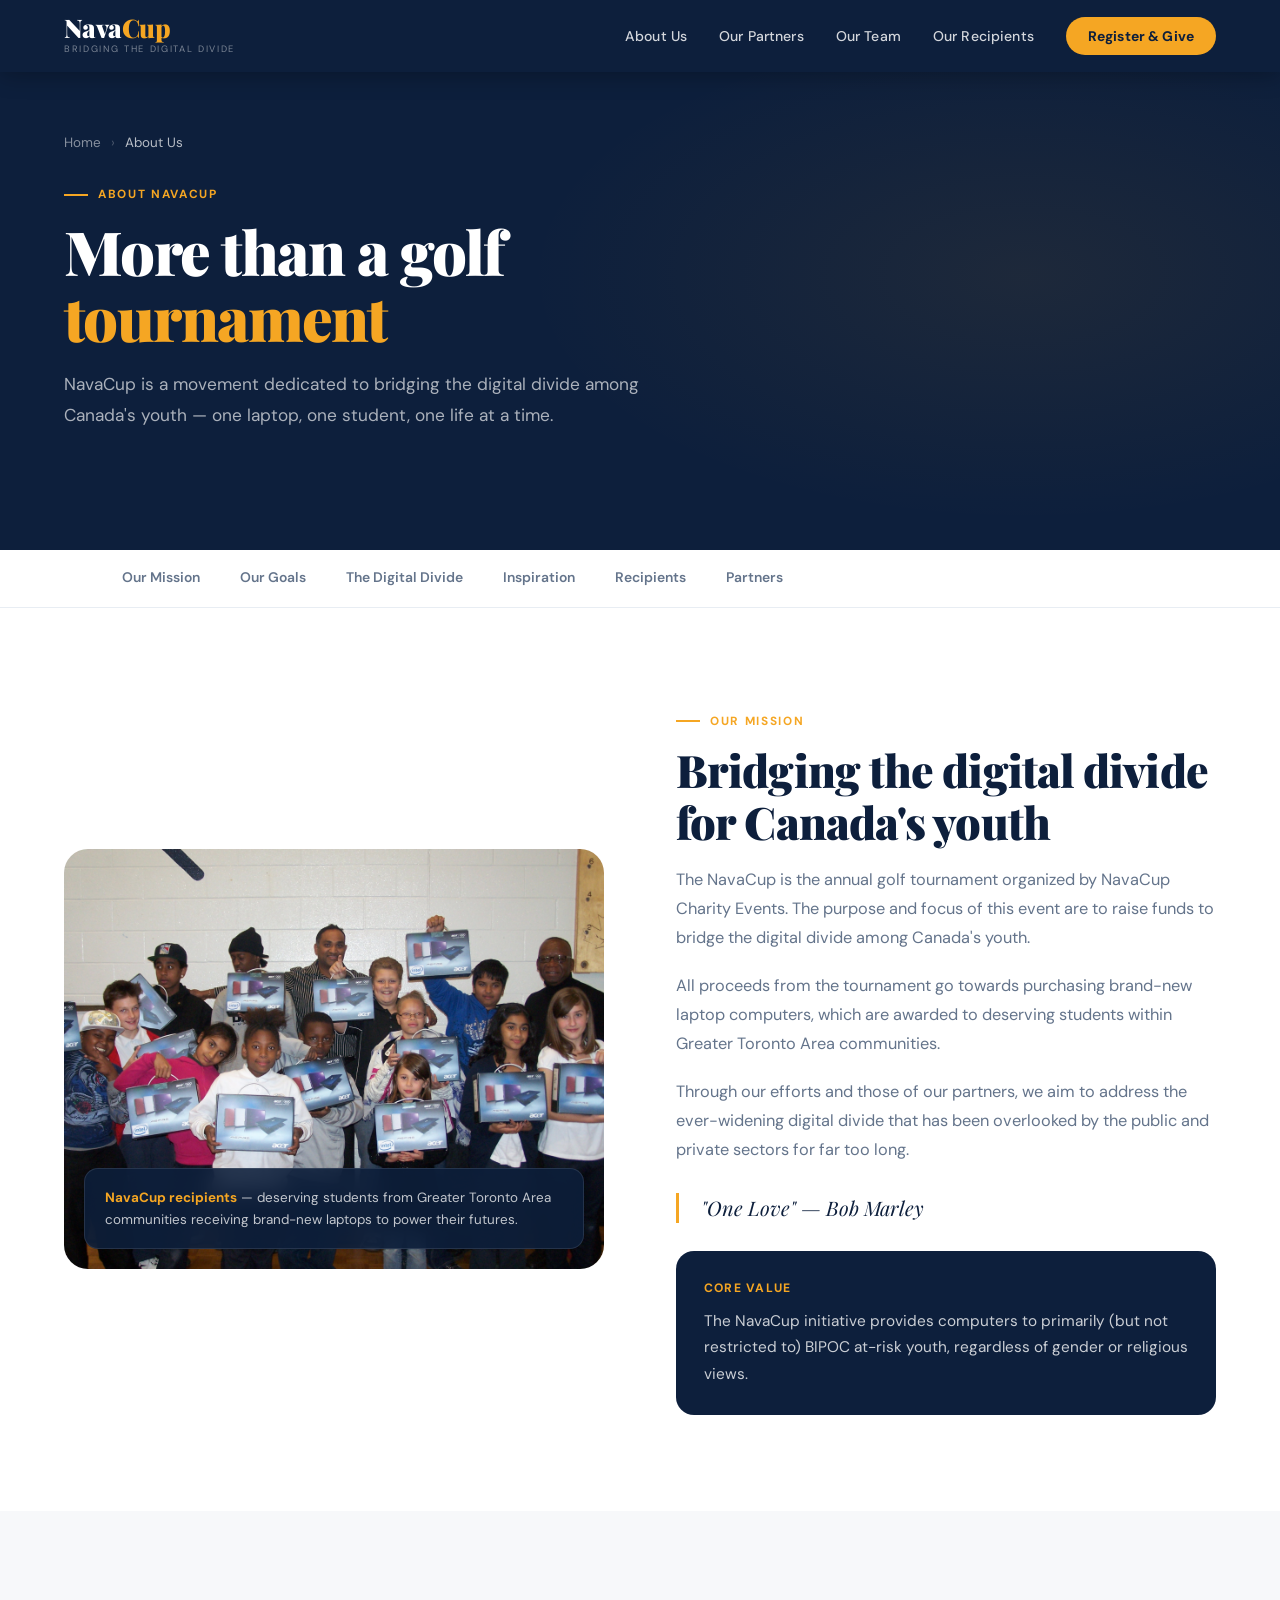
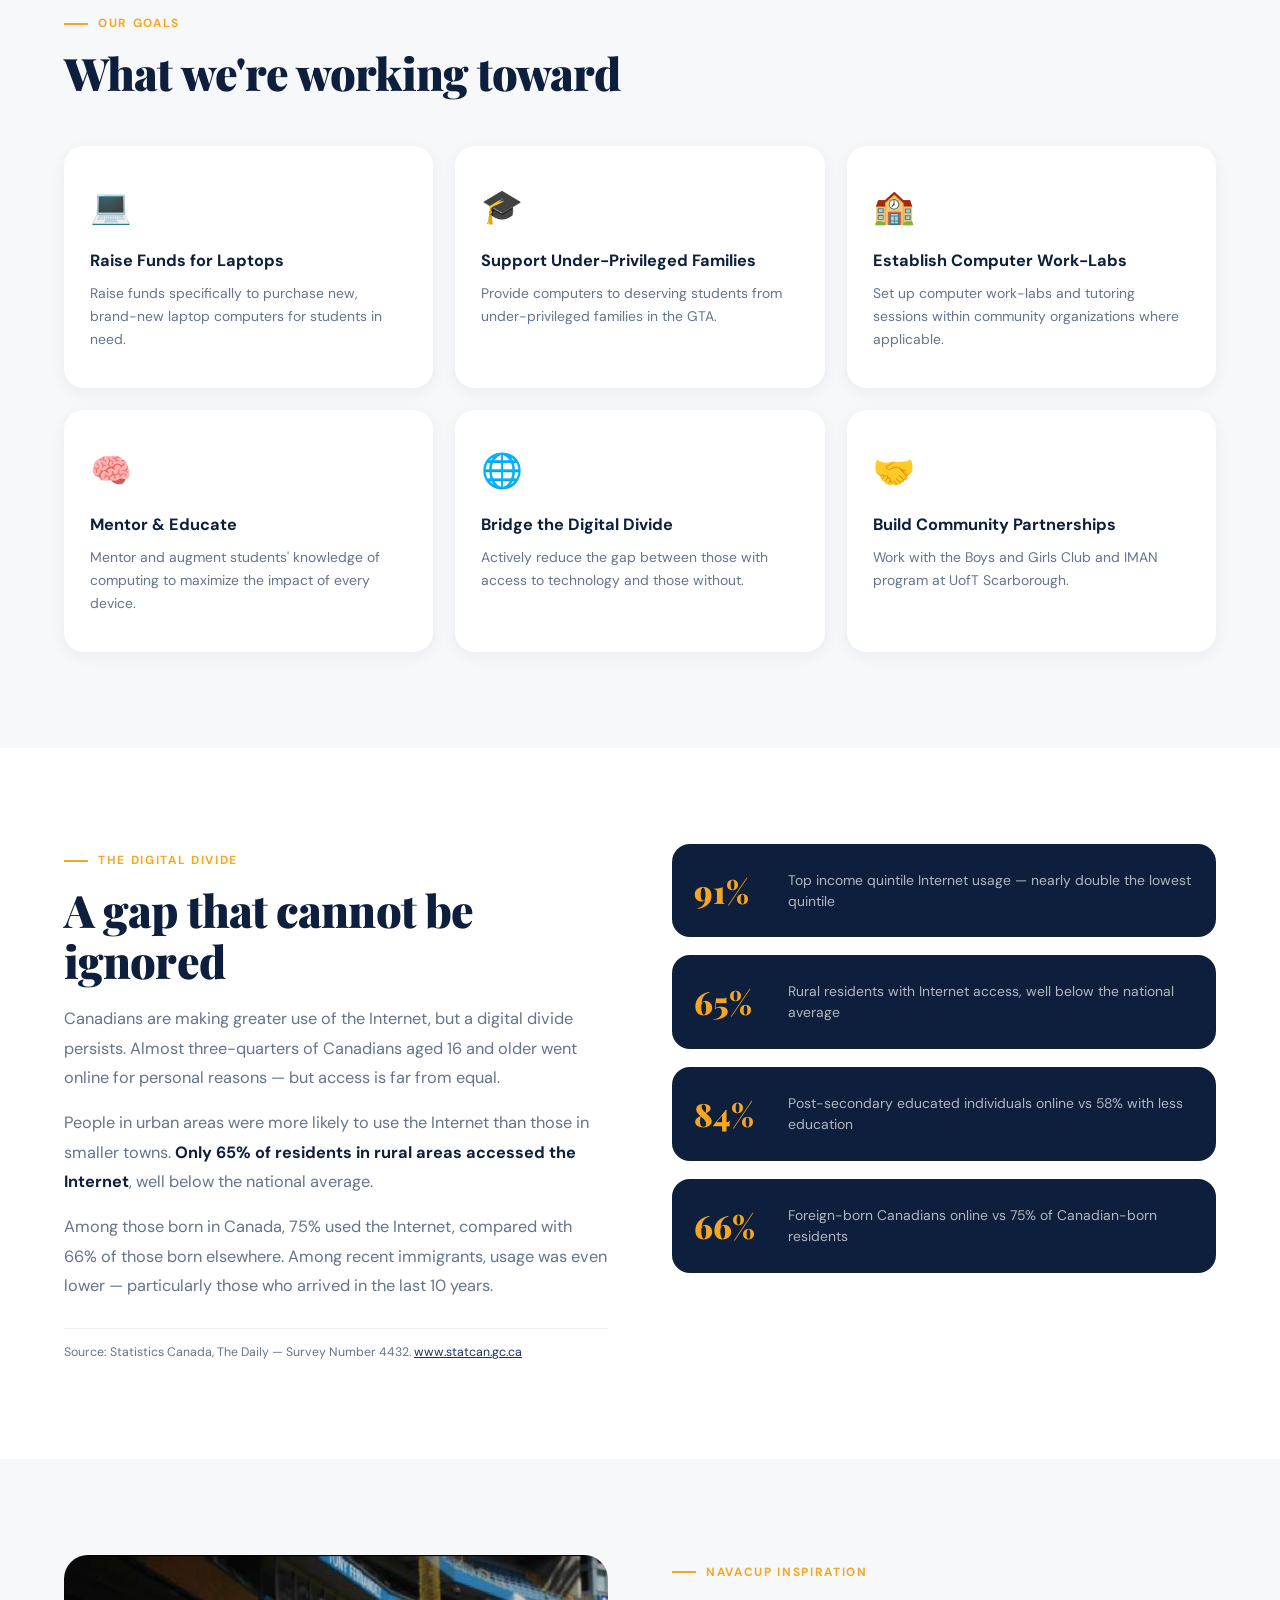
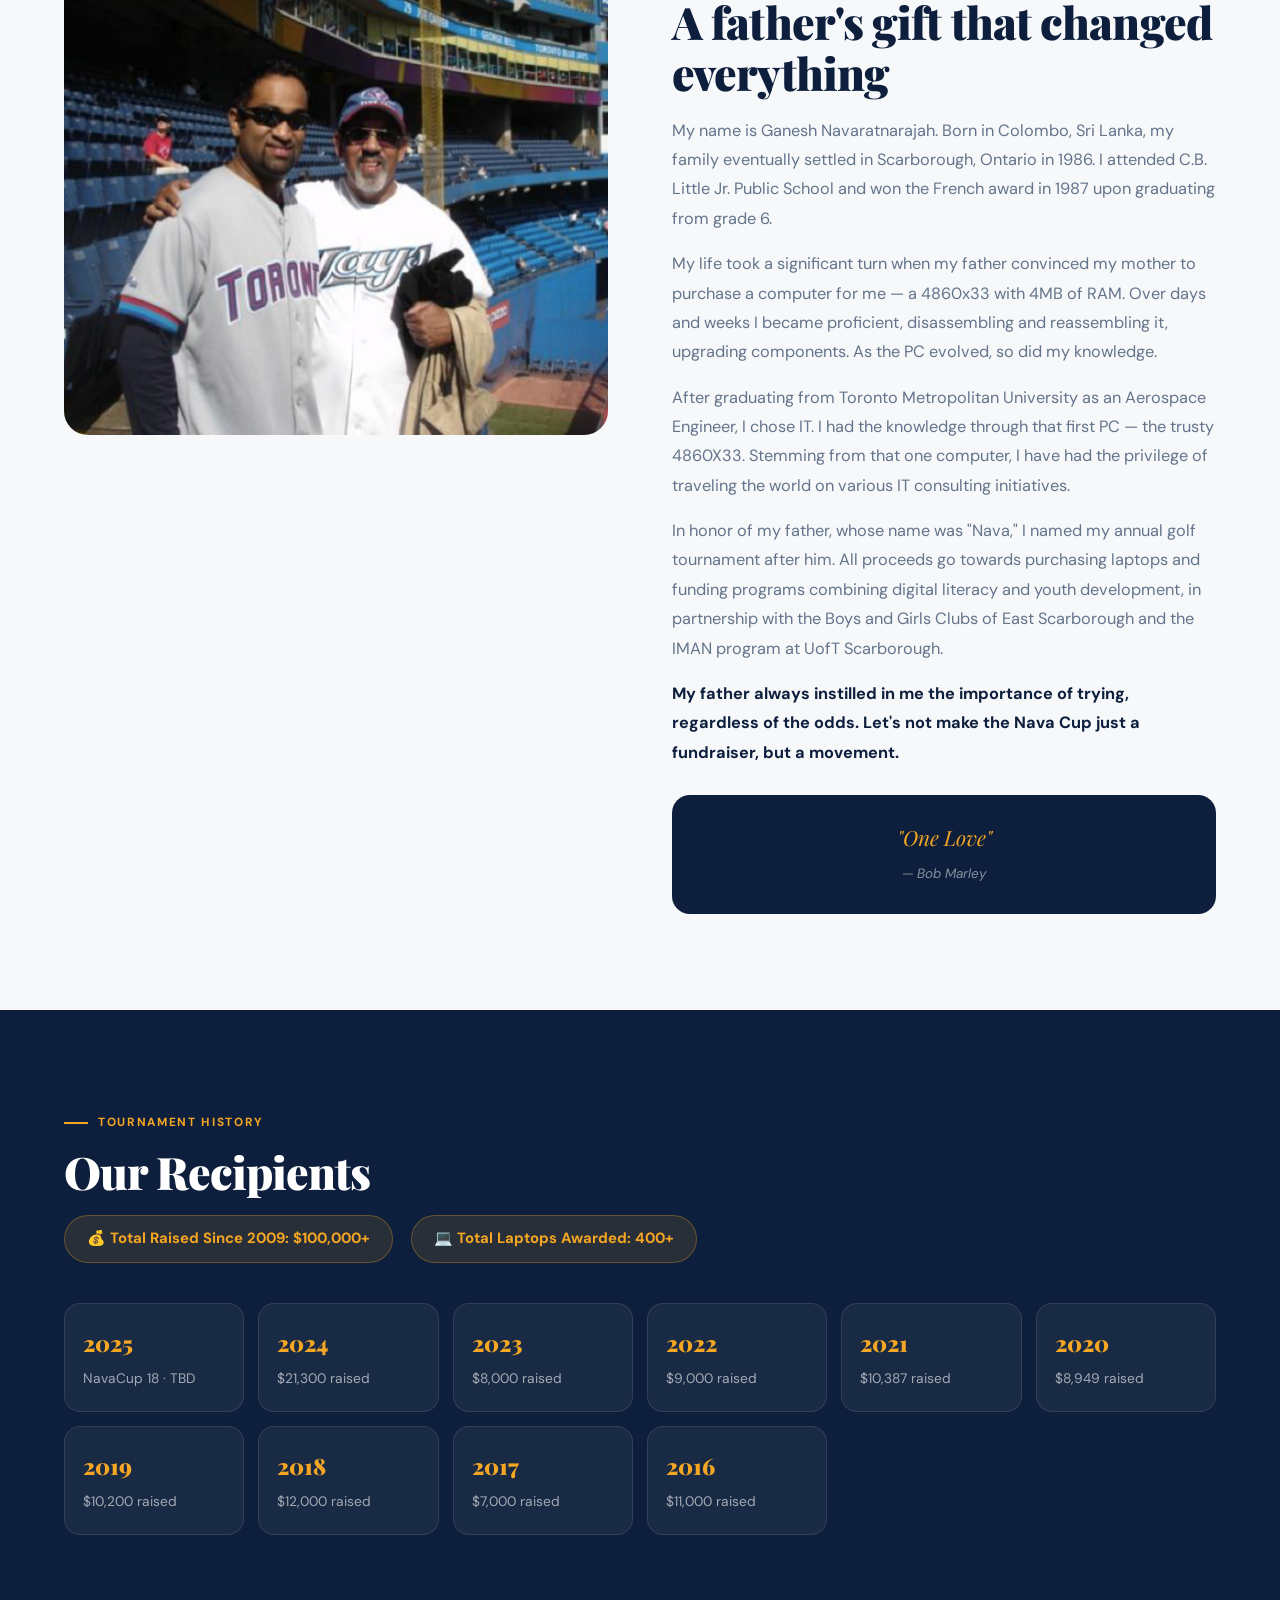
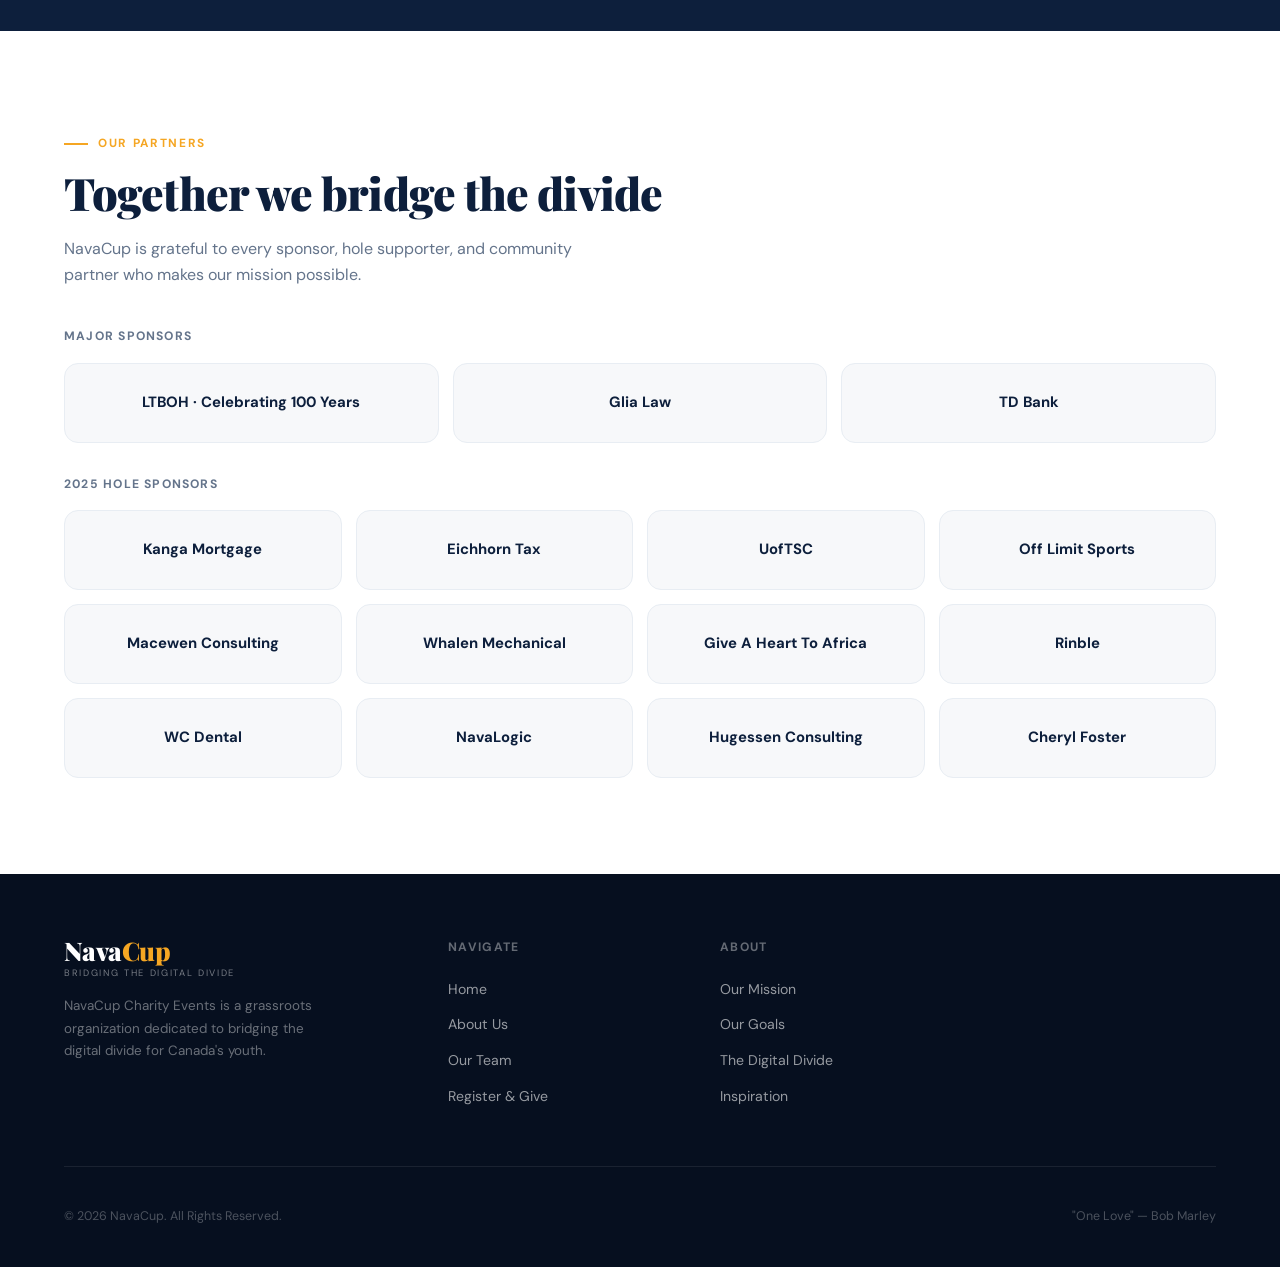
==== about.html @ c550b00b "Add files via upload" ====
<!DOCTYPE html>
<html lang="en">
<head>
<meta charset="UTF-8">
<meta name="viewport" content="width=device-width, initial-scale=1.0">
<title>About NavaCup – Bridging the Digital Divide</title>
<link rel="stylesheet" href="navacup.css">
<style>
.mission-layout { display:grid; grid-template-columns:1fr 1fr; gap:72px; align-items:center; }
.mission-photo { border-radius:24px; overflow:hidden; position:relative; }
.mission-photo img { width:100%; height:420px; object-fit:cover; display:block; }
.mission-photo-overlay { position:absolute; bottom:20px; left:20px; right:20px; background:rgba(13,31,60,.88); backdrop-filter:blur(12px); border-radius:14px; padding:18px 20px; border:1px solid rgba(255,255,255,.1); }
.mission-photo-overlay p { color:rgba(255,255,255,.75); font-size:.84rem; line-height:1.6; margin:0; }
.mission-photo-overlay strong { color:var(--gold); }
.mission-text p { font-size:1.02rem; color:var(--gray); line-height:1.8; margin-bottom:18px; }
.mission-quote { border-left:3px solid var(--gold); padding-left:22px; margin:28px 0; font-family:var(--font-display); font-size:1.25rem; color:var(--navy); font-style:italic; line-height:1.5; }
.core-value-block { background:var(--navy); border-radius:18px; padding:28px; }
.core-value-block h4 { font-size:.76rem; font-weight:700; letter-spacing:.1em; text-transform:uppercase; color:var(--gold); margin-bottom:10px; }
.core-value-block p { font-size:.96rem; color:rgba(255,255,255,.78); line-height:1.7; margin:0; }

.goals-grid { display:grid; grid-template-columns:repeat(3,1fr); gap:22px; margin-top:48px; }
.goal-card { background:var(--white); border-radius:20px; padding:34px 26px; border-bottom:3px solid transparent; box-shadow:var(--shadow-sm); transition:all .22s; }
.goal-card:hover { border-color:var(--gold); transform:translateY(-4px); box-shadow:var(--shadow-md); }
.goal-icon { font-size:2.1rem; margin-bottom:14px; }
.goal-card h3 { font-size:1.02rem; font-weight:700; color:var(--navy); margin-bottom:8px; }
.goal-card p { font-size:.87rem; color:var(--gray); line-height:1.65; }

.dd-layout { display:grid; grid-template-columns:1fr 1fr; gap:64px; }
.dd-text p { font-size:1.02rem; color:var(--gray); line-height:1.8; margin-bottom:16px; }
.dd-text strong { color:var(--navy); }
.dd-stats { display:flex; flex-direction:column; gap:18px; }
.dd-stat { background:var(--navy); border-radius:18px; padding:26px 22px; display:flex; align-items:center; gap:18px; }
.dd-stat-num { font-family:var(--font-display); font-size:2rem; font-weight:900; color:var(--gold); min-width:76px; line-height:1; }
.dd-stat-desc { font-size:.87rem; color:rgba(255,255,255,.68); line-height:1.5; }
.source-note { font-size:.77rem; color:var(--gray); margin-top:28px; padding-top:14px; border-top:1px solid var(--light-gray); }
.source-note a { color:var(--navy-mid); }

.insp-layout { display:grid; grid-template-columns:1fr 1fr; gap:64px; align-items:start; }
.insp-photo img { width:100%; border-radius:24px; object-fit:cover; height:480px; display:block; }
.insp-text p { font-size:1.02rem; color:var(--gray); line-height:1.8; margin-bottom:16px; }
.insp-quote { background:var(--navy); border-radius:18px; padding:28px; margin-top:28px; text-align:center; }
.insp-quote p { font-family:var(--font-display); font-size:1.3rem; color:var(--gold); font-style:italic; margin-bottom:8px; line-height:1.4; }
.insp-quote cite { font-size:.84rem; color:rgba(255,255,255,.5); }

.recipients-totals { display:flex; gap:18px; margin-bottom:40px; flex-wrap:wrap; }
.total-badge { background:rgba(245,166,35,.12); border:1px solid rgba(245,166,35,.3); border-radius:var(--radius-pill); padding:11px 22px; font-weight:700; color:var(--gold); font-size:.93rem; }
.recipients-grid { display:grid; grid-template-columns:repeat(auto-fill,minmax(160px,1fr)); gap:14px; }
.recipient-card { background:rgba(255,255,255,.05); border:1px solid rgba(255,255,255,.1); border-radius:16px; padding:22px 18px; transition:all .2s; }
.recipient-card:hover { background:rgba(245,166,35,.1); border-color:rgba(245,166,35,.4); }
.recipient-year { font-family:var(--font-display); font-size:1.4rem; font-weight:900; color:var(--gold); margin-bottom:5px; }
.recipient-amount { font-size:.86rem; color:rgba(255,255,255,.6); }

.partners-grid { display:grid; grid-template-columns:repeat(4,1fr); gap:14px; }
.partner-card { background:var(--off-white); border:1px solid var(--light-gray); border-radius:14px; padding:24px 18px; display:flex; align-items:center; justify-content:center; min-height:80px; transition:all .2s; }
.partner-card:hover { border-color:var(--navy); box-shadow:var(--shadow-md); transform:translateY(-3px); }
.partner-card span { font-weight:700; font-size:.93rem; color:var(--navy); text-align:center; }

@media(max-width:900px){
  .mission-layout,.dd-layout,.insp-layout{grid-template-columns:1fr;}
  .goals-grid{grid-template-columns:1fr 1fr;}
  .partners-grid{grid-template-columns:1fr 1fr;}
}
@media(max-width:600px){
  .goals-grid{grid-template-columns:1fr;}
}
</style>
</head>
<body>

<nav class="nc-nav">
  <a href="index.html" class="nc-logo">
    <div class="nc-logo__text"><span class="nc-logo__nava">Nava</span><span class="nc-logo__cup">Cup</span></div>
    <div class="nc-logo__tag">Bridging the Digital Divide</div>
  </a>
  <ul class="nc-nav__links">
    <li class="nc-nav__dropdown">
      <a href="about.html">About Us</a>
      <div class="nc-dropdown"><div class="nc-dropdown__inner">
        <a href="mission.html">Our Mission</a>
        <a href="#goals">Our Goals</a>
        <a href="#digital-divide">The Digital Divide</a>
        <a href="#inspiration">NavaCup Inspiration</a>
      </div></div>
    </li>
    <li><a href="#partners">Our Partners</a></li>
    <li><a href="team.html">Our Team</a></li>
    <li><a href="#recipients">Our Recipients</a></li>
    <li><a href="register.html" class="nc-nav__cta">Register &amp; Give</a></li>
  </ul>
  <button class="nc-hamburger" id="nc-hamburger" aria-label="Toggle menu" aria-expanded="false">
    <span></span><span></span><span></span>
  </button>
</nav>

<!-- Mobile Nav Drawer -->
<div class="nc-nav-overlay" id="nc-nav-overlay"></div>
<div class="nc-mobile-nav" id="nc-mobile-nav" aria-hidden="true">
  <div class="nc-mobile-nav__inner">
    <a href="index.html" class="nc-mobile-nav__link">Home</a>
    <button class="nc-mobile-nav__accordion" id="mob-about-btn" aria-expanded="false">
      About Us
      <span class="nc-mobile-nav__accordion-icon">▾</span>
    </button>
    <div class="nc-mobile-nav__submenu" id="mob-about-sub">
      <a href="mission.html">Our Mission</a>
      <a href="about.html#goals">Our Goals</a>
      <a href="about.html#digital-divide">The Digital Divide</a>
      <a href="about.html#inspiration">NavaCup Inspiration</a>
    </div>
    <a href="about.html#partners" class="nc-mobile-nav__link">Our Partners</a>
    <a href="team.html" class="nc-mobile-nav__link">Our Team</a>
    <a href="about.html#recipients" class="nc-mobile-nav__link">Our Recipients</a>
    <div class="nc-mobile-nav__cta-wrap">
      <a href="register.html" class="nc-mobile-nav__cta">Register &amp; Give</a>
    </div>
  </div>
</div>

<div class="nc-page-hero">
  <div class="nc-page-hero__inner">
    <div class="nc-breadcrumb"><a href="index.html">Home</a><span class="nc-breadcrumb__sep">›</span><span class="nc-breadcrumb__current">About Us</span></div>
    <div class="nc-eyebrow">About NavaCup</div>
    <h1 class="nc-h1">More than a golf<br><em>tournament</em></h1>
    <p class="nc-lead nc-lead--white">NavaCup is a movement dedicated to bridging the digital divide among Canada's youth — one laptop, one student, one life at a time.</p>
  </div>
</div>

<div class="nc-pills-bar">
  <div class="nc-pills-bar__inner">
    <a href="#mission" class="active">Our Mission</a>
    <a href="#goals">Our Goals</a>
    <a href="#digital-divide">The Digital Divide</a>
    <a href="#inspiration">Inspiration</a>
    <a href="#recipients">Recipients</a>
    <a href="#partners">Partners</a>
  </div>
</div>

<section class="nc-section nc-section--white" id="mission">
  <div class="nc-inner">
    <div class="mission-layout">
      <div class="mission-photo fade-up">
        <img src="assets/img/ganesh-kids1.jpg" alt="Students receiving laptops"/>
        <div class="mission-photo-overlay"><p><strong>NavaCup recipients</strong> — deserving students from Greater Toronto Area communities receiving brand-new laptops to power their futures.</p></div>
      </div>
      <div class="mission-text fade-up">
        <div class="nc-eyebrow">Our Mission</div>
        <h2 class="nc-h2">Bridging the digital divide for Canada's youth</h2>
        <p>The NavaCup is the annual golf tournament organized by NavaCup Charity Events. The purpose and focus of this event are to raise funds to bridge the digital divide among Canada's youth.</p>
        <p>All proceeds from the tournament go towards purchasing brand-new laptop computers, which are awarded to deserving students within Greater Toronto Area communities.</p>
        <p>Through our efforts and those of our partners, we aim to address the ever-widening digital divide that has been overlooked by the public and private sectors for far too long.</p>
        <div class="mission-quote">"One Love" — Bob Marley</div>
        <div class="core-value-block"><h4>Core Value</h4><p>The NavaCup initiative provides computers to primarily (but not restricted to) BIPOC at-risk youth, regardless of gender or religious views.</p></div>
      </div>
    </div>
  </div>
</section>

<section class="nc-section nc-section--offwhite" id="goals">
  <div class="nc-inner">
    <div class="fade-up"><div class="nc-eyebrow">Our Goals</div><h2 class="nc-h2">What we're working toward</h2></div>
    <div class="goals-grid">
      <div class="goal-card fade-up"><div class="goal-icon">💻</div><h3>Raise Funds for Laptops</h3><p>Raise funds specifically to purchase new, brand-new laptop computers for students in need.</p></div>
      <div class="goal-card fade-up"><div class="goal-icon">🎓</div><h3>Support Under-Privileged Families</h3><p>Provide computers to deserving students from under-privileged families in the GTA.</p></div>
      <div class="goal-card fade-up"><div class="goal-icon">🏫</div><h3>Establish Computer Work-Labs</h3><p>Set up computer work-labs and tutoring sessions within community organizations where applicable.</p></div>
      <div class="goal-card fade-up"><div class="goal-icon">🧠</div><h3>Mentor &amp; Educate</h3><p>Mentor and augment students' knowledge of computing to maximize the impact of every device.</p></div>
      <div class="goal-card fade-up"><div class="goal-icon">🌐</div><h3>Bridge the Digital Divide</h3><p>Actively reduce the gap between those with access to technology and those without.</p></div>
      <div class="goal-card fade-up"><div class="goal-icon">🤝</div><h3>Build Community Partnerships</h3><p>Work with the Boys and Girls Club and IMAN program at UofT Scarborough.</p></div>
    </div>
  </div>
</section>

<section class="nc-section nc-section--white" id="digital-divide">
  <div class="nc-inner">
    <div class="dd-layout">
      <div class="dd-text fade-up">
        <div class="nc-eyebrow">The Digital Divide</div>
        <h2 class="nc-h2">A gap that cannot be ignored</h2>
        <p>Canadians are making greater use of the Internet, but a digital divide persists. Almost three-quarters of Canadians aged 16 and older went online for personal reasons — but access is far from equal.</p>
        <p>People in urban areas were more likely to use the Internet than those in smaller towns. <strong>Only 65% of residents in rural areas accessed the Internet</strong>, well below the national average.</p>
        <p>Among those born in Canada, 75% used the Internet, compared with 66% of those born elsewhere. Among recent immigrants, usage was even lower — particularly those who arrived in the last 10 years.</p>
        <div class="source-note">Source: Statistics Canada, The Daily — Survey Number 4432. <a href="http://www.statcan.gc.ca" target="_blank">www.statcan.gc.ca</a></div>
      </div>
      <div class="dd-stats fade-up">
        <div class="dd-stat"><div class="dd-stat-num">91%</div><div class="dd-stat-desc">Top income quintile Internet usage — nearly double the lowest quintile</div></div>
        <div class="dd-stat"><div class="dd-stat-num">65%</div><div class="dd-stat-desc">Rural residents with Internet access, well below the national average</div></div>
        <div class="dd-stat"><div class="dd-stat-num">84%</div><div class="dd-stat-desc">Post-secondary educated individuals online vs 58% with less education</div></div>
        <div class="dd-stat"><div class="dd-stat-num">66%</div><div class="dd-stat-desc">Foreign-born Canadians online vs 75% of Canadian-born residents</div></div>
      </div>
    </div>
  </div>
</section>

<section class="nc-section nc-section--offwhite" id="inspiration">
  <div class="nc-inner">
    <div class="insp-layout">
      <div class="insp-photo fade-up">
        <img src="assets/img/ganesh-dad.png" alt="Ganesh Navaratnarajah"/>
      </div>
      <div class="fade-up">
        <div class="nc-eyebrow">NavaCup Inspiration</div>
        <h2 class="nc-h2">A father's gift that changed everything</h2>
        <div class="insp-text">
          <p>My name is Ganesh Navaratnarajah. Born in Colombo, Sri Lanka, my family eventually settled in Scarborough, Ontario in 1986. I attended C.B. Little Jr. Public School and won the French award in 1987 upon graduating from grade 6.</p>
          <p>My life took a significant turn when my father convinced my mother to purchase a computer for me — a 4860x33 with 4MB of RAM. Over days and weeks I became proficient, disassembling and reassembling it, upgrading components. As the PC evolved, so did my knowledge.</p>
          <p>After graduating from Toronto Metropolitan University as an Aerospace Engineer, I chose IT. I had the knowledge through that first PC — the trusty 4860X33. Stemming from that one computer, I have had the privilege of traveling the world on various IT consulting initiatives.</p>
          <p>In honor of my father, whose name was "Nava," I named my annual golf tournament after him. All proceeds go towards purchasing laptops and funding programs combining digital literacy and youth development, in partnership with the Boys and Girls Clubs of East Scarborough and the IMAN program at UofT Scarborough.</p>
          <p><strong style="color:var(--navy)">My father always instilled in me the importance of trying, regardless of the odds. Let's not make the Nava Cup just a fundraiser, but a movement.</strong></p>
        </div>
        <div class="insp-quote">
          <p>"One Love"</p>
          <cite>— Bob Marley</cite>
        </div>
      </div>
    </div>
  </div>
</section>

<section class="nc-section nc-section--navy" id="recipients">
  <div class="nc-inner">
    <div class="fade-up"><div class="nc-eyebrow">Tournament History</div><h2 class="nc-h2 nc-h2--white">Our Recipients</h2></div>
    <div class="recipients-totals fade-up">
      <div class="total-badge">💰 Total Raised Since 2009: $100,000+</div>
      <div class="total-badge">💻 Total Laptops Awarded: 400+</div>
    </div>
    <div class="recipients-grid fade-up">
      <div class="recipient-card"><div class="recipient-year">2025</div><div class="recipient-amount">NavaCup 18 · TBD</div></div>
      <div class="recipient-card"><div class="recipient-year">2024</div><div class="recipient-amount">$21,300 raised</div></div>
      <div class="recipient-card"><div class="recipient-year">2023</div><div class="recipient-amount">$8,000 raised</div></div>
      <div class="recipient-card"><div class="recipient-year">2022</div><div class="recipient-amount">$9,000 raised</div></div>
      <div class="recipient-card"><div class="recipient-year">2021</div><div class="recipient-amount">$10,387 raised</div></div>
      <div class="recipient-card"><div class="recipient-year">2020</div><div class="recipient-amount">$8,949 raised</div></div>
      <div class="recipient-card"><div class="recipient-year">2019</div><div class="recipient-amount">$10,200 raised</div></div>
      <div class="recipient-card"><div class="recipient-year">2018</div><div class="recipient-amount">$12,000 raised</div></div>
      <div class="recipient-card"><div class="recipient-year">2017</div><div class="recipient-amount">$7,000 raised</div></div>
      <div class="recipient-card"><div class="recipient-year">2016</div><div class="recipient-amount">$11,000 raised</div></div>
    </div>
  </div>
</section>

<section class="nc-section nc-section--white" id="partners">
  <div class="nc-inner">
    <div class="fade-up">
      <div class="nc-eyebrow">Our Partners</div>
      <h2 class="nc-h2">Together we bridge the divide</h2>
      <p style="font-size:1rem;color:var(--gray);max-width:540px;margin-bottom:40px;">NavaCup is grateful to every sponsor, hole supporter, and community partner who makes our mission possible.</p>
    </div>
    <div class="fade-up">
      <p style="font-size:.76rem;font-weight:700;letter-spacing:.1em;text-transform:uppercase;color:var(--gray);margin-bottom:16px;">Major Sponsors</p>
      <div class="partners-grid" style="grid-template-columns:repeat(3,1fr);margin-bottom:32px;">
        <div class="partner-card"><span>LTBOH · Celebrating 100 Years</span></div>
        <div class="partner-card"><span>Glia Law</span></div>
        <div class="partner-card"><span>TD Bank</span></div>
      </div>
      <p style="font-size:.76rem;font-weight:700;letter-spacing:.1em;text-transform:uppercase;color:var(--gray);margin-bottom:16px;">2025 Hole Sponsors</p>
      <div class="partners-grid">
        <div class="partner-card"><span>Kanga Mortgage</span></div>
        <div class="partner-card"><span>Eichhorn Tax</span></div>
        <div class="partner-card"><span>UofTSC</span></div>
        <div class="partner-card"><span>Off Limit Sports</span></div>
        <div class="partner-card"><span>Macewen Consulting</span></div>
        <div class="partner-card"><span>Whalen Mechanical</span></div>
        <div class="partner-card"><span>Give A Heart To Africa</span></div>
        <div class="partner-card"><span>Rinble</span></div>
        <div class="partner-card"><span>WC Dental</span></div>
        <div class="partner-card"><span>NavaLogic</span></div>
        <div class="partner-card"><span>Hugessen Consulting</span></div>
        <div class="partner-card"><span>Cheryl Foster</span></div>
      </div>
    </div>
  </div>
</section>

<footer class="nc-footer">
  <div class="nc-footer__inner">
    <div class="nc-footer__top">
      <div class="nc-footer__brand"><a href="index.html" class="nc-logo"><div class="nc-logo__text"><span class="nc-logo__nava">Nava</span><span class="nc-logo__cup">Cup</span></div><div class="nc-logo__tag">Bridging the Digital Divide</div></a><p>NavaCup Charity Events is a grassroots organization dedicated to bridging the digital divide for Canada's youth.</p></div>
      <div class="nc-footer__col"><h4>Navigate</h4><ul><li><a href="index.html">Home</a></li><li><a href="about.html">About Us</a></li><li><a href="team.html">Our Team</a></li><li><a href="register.html">Register &amp; Give</a></li></ul></div>
      <div class="nc-footer__col"><h4>About</h4><ul><li><a href="mission.html">Our Mission</a></li><li><a href="#goals">Our Goals</a></li><li><a href="#digital-divide">The Digital Divide</a></li><li><a href="#inspiration">Inspiration</a></li></ul></div>
    </div>
    <div class="nc-footer__bottom"><span>© 2026 NavaCup. All Rights Reserved.</span><span>"One Love" — Bob Marley</span></div>
  </div>
</footer>
<script>
const obs=new IntersectionObserver(es=>es.forEach(e=>{if(e.isIntersecting)e.target.classList.add('visible');}),{threshold:.1});
document.querySelectorAll('.fade-up').forEach(el=>obs.observe(el));
const secs=document.querySelectorAll('section[id]');
const pills=document.querySelectorAll('.nc-pills-bar__inner a');
window.addEventListener('scroll',()=>{let cur='';secs.forEach(s=>{if(window.scrollY>=s.offsetTop-130)cur=s.id;});pills.forEach(p=>{p.classList.remove('active');if(p.getAttribute('href')==='#'+cur)p.classList.add('active');});});
</script>

<script>
(function() {
  var btn     = document.getElementById('nc-hamburger');
  var drawer  = document.getElementById('nc-mobile-nav');
  var overlay = document.getElementById('nc-nav-overlay');
  var aboutBtn = document.getElementById('mob-about-btn');
  var aboutSub = document.getElementById('mob-about-sub');

  function openMenu() {
    btn.classList.add('is-open');
    btn.setAttribute('aria-expanded', 'true');
    drawer.classList.add('is-open');
    drawer.setAttribute('aria-hidden', 'false');
    overlay.classList.add('is-open');
    document.body.style.overflow = 'hidden';
  }
  function closeMenu() {
    btn.classList.remove('is-open');
    btn.setAttribute('aria-expanded', 'false');
    drawer.classList.remove('is-open');
    drawer.setAttribute('aria-hidden', 'true');
    overlay.classList.remove('is-open');
    document.body.style.overflow = '';
  }

  btn.addEventListener('click', function() {
    drawer.classList.contains('is-open') ? closeMenu() : openMenu();
  });
  overlay.addEventListener('click', closeMenu);

  // Close on nav link click (navigate away)
  drawer.querySelectorAll('a').forEach(function(a) {
    a.addEventListener('click', closeMenu);
  });

  // About Us accordion
  aboutBtn.addEventListener('click', function() {
    var open = aboutSub.classList.toggle('is-open');
    aboutBtn.classList.toggle('is-open', open);
    aboutBtn.setAttribute('aria-expanded', open ? 'true' : 'false');
  });

  // Close on resize back to desktop
  window.addEventListener('resize', function() {
    if (window.innerWidth > 900) closeMenu();
  });
})();
</script>
</body>
</html>
---- navacup.css ----
/* ============================================
   NAVACUP.CSS — Global Stylesheet
   ============================================ */

/* FONTS */
@import url('https://fonts.googleapis.com/css2?family=Playfair+Display:wght@700;900&family=DM+Sans:wght@300;400;500;600&display=swap');

/* CSS VARIABLES */
:root {
  --navy:       #0d1f3c;
  --navy-mid:   #1a3360;
  --navy-dark:  #060f1f;
  --gold:       #f5a623;
  --gold-light: #fbbf47;
  --white:      #ffffff;
  --off-white:  #f7f8fa;
  --gray:       #64748b;
  --light-gray: #e8edf3;
  --green:      #2e7d4f;
  --red:        #c0392b;

  --font-display: 'Playfair Display', Georgia, serif;
  --font-body:    'DM Sans', system-ui, sans-serif;

  --radius-sm:  10px;
  --radius-md:  16px;
  --radius-lg:  24px;
  --radius-xl:  28px;
  --radius-pill: 100px;

  --shadow-sm:  0 4px 16px rgba(13,31,60,0.06);
  --shadow-md:  0 8px 28px rgba(13,31,60,0.10);
  --shadow-lg:  0 16px 48px rgba(13,31,60,0.14);

  --nav-height: 72px;
  --max-width:  1200px;
}

/* RESET */
*, *::before, *::after { margin: 0; padding: 0; box-sizing: border-box; }
html { scroll-behavior: smooth; -webkit-text-size-adjust: 100%; }
body {
  font-family: var(--font-body);
  color: var(--navy);
  background: var(--white);
  overflow-x: hidden;
  line-height: 1.6;
}
img { max-width: 100%; display: block; }
a { color: inherit; }

/* ============================================
   NAVIGATION
   ============================================ */
.nc-nav {
  position: fixed;
  top: 0; left: 0; right: 0;
  z-index: 1000;
  background: var(--navy);
  display: flex;
  align-items: center;
  justify-content: space-between;
  padding: 0 5%;
  height: var(--nav-height);
  box-shadow: 0 2px 24px rgba(0,0,0,0.3);
}

/* Logo */
.nc-logo {
  display: flex;
  flex-direction: column;
  text-decoration: none;
  flex-shrink: 0;
}
.nc-logo__text {
  font-family: var(--font-display);
  font-size: 1.6rem;
  font-weight: 900;
  letter-spacing: -0.02em;
  line-height: 1;
}
.nc-logo__nava { color: var(--white); }
.nc-logo__cup  { color: var(--gold); }
.nc-logo__tag  {
  font-size: 0.58rem;
  letter-spacing: 0.18em;
  text-transform: uppercase;
  color: rgba(255,255,255,0.45);
  margin-top: 2px;
}

/* Nav links */
.nc-nav__links {
  display: flex;
  align-items: center;
  gap: 2rem;
  list-style: none;
}
.nc-nav__links a {
  text-decoration: none;
  color: rgba(255,255,255,0.82);
  font-size: 0.88rem;
  font-weight: 500;
  letter-spacing: 0.01em;
  transition: color 0.2s;
  position: relative;
}
.nc-nav__links a::after {
  content: '';
  position: absolute;
  bottom: -4px; left: 0; right: 0;
  height: 2px;
  background: var(--gold);
  transform: scaleX(0);
  transition: transform 0.22s;
  transform-origin: left;
}
.nc-nav__links a:hover { color: var(--white); }
.nc-nav__links a:hover::after { transform: scaleX(1); }

/* Dropdown — padding-top bridges the gap so hover stays active while moving cursor */
.nc-nav__dropdown { position: relative; }
.nc-dropdown {
  display: none;
  position: absolute;
  top: 100%;
  left: 50%;
  transform: translateX(-50%);
  padding-top: 14px; /* invisible bridge — keeps hover alive */
  z-index: 200;
  min-width: 210px;
}
.nc-dropdown__inner {
  background: var(--white);
  border-radius: var(--radius-md);
  box-shadow: 0 12px 40px rgba(0,0,0,0.15);
  overflow: hidden;
}
.nc-nav__dropdown:hover .nc-dropdown { display: block; }
.nc-dropdown__inner a {
  display: block;
  padding: 12px 20px;
  color: var(--navy) !important;
  font-size: 0.87rem;
  font-weight: 500;
  border-bottom: 1px solid var(--light-gray);
  transition: background 0.15s;
}
.nc-dropdown__inner a::after { display: none !important; }
.nc-dropdown__inner a:last-child { border-bottom: none; }
.nc-dropdown__inner a:hover { background: var(--off-white); color: var(--navy-mid) !important; }

/* CTA Button in nav */
.nc-nav__cta {
  background: var(--gold) !important;
  color: var(--navy) !important;
  padding: 10px 22px;
  border-radius: var(--radius-pill);
  font-weight: 700 !important;
  font-size: 0.87rem !important;
  letter-spacing: 0.04em;
  transition: background 0.2s, transform 0.2s !important;
  white-space: nowrap;
}
.nc-nav__cta::after { display: none !important; }
.nc-nav__cta:hover {
  background: var(--gold-light) !important;
  transform: translateY(-1px);
}

/* Hamburger button */
.nc-hamburger {
  display: none;
  flex-direction: column;
  justify-content: center;
  gap: 5px;
  cursor: pointer;
  padding: 10px;
  background: none;
  border: none;
  z-index: 1001;
  flex-shrink: 0;
}
.nc-hamburger span {
  display: block;
  width: 24px; height: 2px;
  background: var(--white);
  border-radius: 2px;
  transition: transform 0.3s ease, opacity 0.3s ease, width 0.3s ease;
  transform-origin: center;
}
/* Animated X state */
.nc-hamburger.is-open span:nth-child(1) { transform: translateY(7px) rotate(45deg); }
.nc-hamburger.is-open span:nth-child(2) { opacity: 0; width: 0; }
.nc-hamburger.is-open span:nth-child(3) { transform: translateY(-7px) rotate(-45deg); }

/* Mobile drawer */
.nc-mobile-nav {
  display: none;
  position: fixed;
  top: var(--nav-height);
  left: 0; right: 0;
  background: var(--navy-dark);
  z-index: 999;
  overflow-y: auto;
  max-height: calc(100vh - var(--nav-height));
  border-top: 1px solid rgba(255,255,255,0.08);
  box-shadow: 0 20px 60px rgba(0,0,0,0.5);
  transform: translateY(-8px);
  opacity: 0;
  transition: transform 0.28s ease, opacity 0.28s ease;
  pointer-events: none;
}
.nc-mobile-nav.is-open {
  display: block;
  transform: translateY(0);
  opacity: 1;
  pointer-events: all;
}
.nc-mobile-nav__inner {
  padding: 16px 0 32px;
}
/* Main links */
.nc-mobile-nav__link {
  display: block;
  padding: 15px 28px;
  color: rgba(255,255,255,0.82);
  text-decoration: none;
  font-size: 1rem;
  font-weight: 500;
  border-bottom: 1px solid rgba(255,255,255,0.06);
  transition: background 0.15s, color 0.15s;
}
.nc-mobile-nav__link:hover { background: rgba(255,255,255,0.05); color: var(--white); }
.nc-mobile-nav__link:last-of-type { border-bottom: none; }

/* Accordion trigger (About Us) */
.nc-mobile-nav__accordion {
  width: 100%;
  display: flex;
  align-items: center;
  justify-content: space-between;
  padding: 15px 28px;
  background: none;
  border: none;
  border-bottom: 1px solid rgba(255,255,255,0.06);
  color: rgba(255,255,255,0.82);
  font-family: var(--font-body);
  font-size: 1rem;
  font-weight: 500;
  cursor: pointer;
  text-align: left;
  transition: background 0.15s, color 0.15s;
}
.nc-mobile-nav__accordion:hover { background: rgba(255,255,255,0.05); color: var(--white); }
.nc-mobile-nav__accordion-icon {
  width: 20px; height: 20px;
  border-radius: 50%;
  background: rgba(255,255,255,0.1);
  display: flex; align-items: center; justify-content: center;
  font-size: 0.7rem;
  flex-shrink: 0;
  transition: transform 0.25s ease, background 0.2s;
}
.nc-mobile-nav__accordion.is-open .nc-mobile-nav__accordion-icon { transform: rotate(180deg); background: rgba(245,166,35,0.2); color: var(--gold); }

/* Submenu */
.nc-mobile-nav__submenu {
  display: none;
  background: rgba(0,0,0,0.2);
  border-bottom: 1px solid rgba(255,255,255,0.06);
}
.nc-mobile-nav__submenu.is-open { display: block; }
.nc-mobile-nav__submenu a {
  display: flex;
  align-items: center;
  gap: 10px;
  padding: 13px 28px 13px 40px;
  color: rgba(255,255,255,0.6);
  text-decoration: none;
  font-size: 0.9rem;
  font-weight: 400;
  transition: color 0.15s, background 0.15s;
  border-bottom: 1px solid rgba(255,255,255,0.04);
}
.nc-mobile-nav__submenu a:last-child { border-bottom: none; }
.nc-mobile-nav__submenu a::before { content: '›'; color: var(--gold); font-size: 1rem; }
.nc-mobile-nav__submenu a:hover { color: var(--white); background: rgba(255,255,255,0.04); }

/* CTA in mobile nav */
.nc-mobile-nav__cta-wrap {
  padding: 24px 28px 8px;
}
.nc-mobile-nav__cta {
  display: block;
  width: 100%;
  background: var(--gold);
  color: var(--navy);
  text-align: center;
  padding: 15px 24px;
  border-radius: var(--radius-pill);
  font-weight: 800;
  font-size: 1rem;
  text-decoration: none;
  letter-spacing: 0.02em;
  transition: background 0.2s;
}
.nc-mobile-nav__cta:hover { background: var(--gold-light); }

/* Overlay behind drawer */
.nc-nav-overlay {
  display: none;
  position: fixed;
  inset: 0;
  top: var(--nav-height);
  background: rgba(0,0,0,0.5);
  z-index: 998;
  backdrop-filter: blur(2px);
}
.nc-nav-overlay.is-open { display: block; }

/* ============================================
   BREADCRUMB
   ============================================ */
.nc-breadcrumb {
  display: flex;
  align-items: center;
  gap: 10px;
  margin-bottom: 24px;
}
.nc-breadcrumb a {
  text-decoration: none;
  color: rgba(255,255,255,0.5);
  font-size: 0.84rem;
  transition: color 0.2s;
}
.nc-breadcrumb a:hover { color: var(--gold); }
.nc-breadcrumb__sep { color: rgba(255,255,255,0.25); font-size: 0.84rem; }
.nc-breadcrumb__current { color: rgba(255,255,255,0.7); font-size: 0.84rem; }

/* ============================================
   SHARED TYPOGRAPHY HELPERS
   ============================================ */
.nc-eyebrow {
  display: inline-flex;
  align-items: center;
  gap: 10px;
  font-size: 0.74rem;
  font-weight: 700;
  letter-spacing: 0.14em;
  text-transform: uppercase;
  color: var(--gold);
  margin-bottom: 14px;
}
.nc-eyebrow::before {
  content: '';
  display: block;
  width: 24px; height: 2px;
  background: var(--gold);
  flex-shrink: 0;
}
.nc-eyebrow--center { justify-content: center; }

.nc-h1 {
  font-family: var(--font-display);
  font-size: clamp(2.4rem, 4.8vw, 3.8rem);
  font-weight: 900;
  line-height: 1.08;
  letter-spacing: -0.025em;
  color: var(--white);
  margin-bottom: 20px;
}
.nc-h1 em { font-style: normal; color: var(--gold); }

.nc-h2 {
  font-family: var(--font-display);
  font-size: clamp(1.9rem, 3.5vw, 2.8rem);
  font-weight: 900;
  line-height: 1.14;
  letter-spacing: -0.02em;
  color: var(--navy);
  margin-bottom: 18px;
}
.nc-h2--white { color: var(--white); }

.nc-lead {
  font-size: 1.08rem;
  color: var(--gray);
  line-height: 1.75;
  max-width: 580px;
  margin-bottom: 40px;
}
.nc-lead--white { color: rgba(255,255,255,0.65); }

/* ============================================
   BUTTONS
   ============================================ */
.nc-btn {
  display: inline-flex;
  align-items: center;
  gap: 8px;
  padding: 14px 32px;
  border-radius: var(--radius-pill);
  font-family: var(--font-body);
  font-size: 0.94rem;
  font-weight: 700;
  text-decoration: none;
  cursor: pointer;
  border: none;
  transition: all 0.2s;
  letter-spacing: 0.02em;
  white-space: nowrap;
}
.nc-btn--gold {
  background: var(--gold);
  color: var(--navy);
}
.nc-btn--gold:hover {
  background: var(--gold-light);
  transform: translateY(-2px);
  box-shadow: 0 8px 24px rgba(245,166,35,0.35);
}
.nc-btn--navy {
  background: var(--navy);
  color: var(--white);
}
.nc-btn--navy:hover {
  background: var(--navy-mid);
  transform: translateY(-2px);
}
.nc-btn--outline-white {
  background: transparent;
  color: var(--white);
  border: 2px solid rgba(255,255,255,0.32);
}
.nc-btn--outline-white:hover {
  border-color: var(--white);
  background: rgba(255,255,255,0.08);
}
.nc-btn--sm {
  padding: 10px 22px;
  font-size: 0.86rem;
}
.nc-btn svg { flex-shrink: 0; }

/* ============================================
   LAYOUT WRAPPERS
   ============================================ */
.nc-section {
  padding: 96px 5%;
}
.nc-section--sm {
  padding: 64px 5%;
}
.nc-section--navy    { background: var(--navy); }
.nc-section--dark    { background: var(--navy-dark); }
.nc-section--offwhite { background: var(--off-white); }
.nc-section--white   { background: var(--white); }
.nc-section--gold    { background: var(--gold); }

.nc-inner {
  max-width: var(--max-width);
  margin: 0 auto;
}

/* ============================================
   PAGE HERO (inner pages)
   ============================================ */
.nc-page-hero {
  background: var(--navy);
  padding: calc(var(--nav-height) + 60px) 5% 80px;
  position: relative;
  overflow: hidden;
}
.nc-page-hero::before {
  content: '';
  position: absolute; inset: 0;
  background: radial-gradient(ellipse 65% 75% at 80% 50%, rgba(245,166,35,0.07), transparent 60%);
}
.nc-page-hero--center { text-align: center; }
.nc-page-hero--center .nc-breadcrumb { justify-content: center; }
.nc-page-hero--center .nc-eyebrow { justify-content: center; }
.nc-page-hero--center .nc-lead { margin-left: auto; margin-right: auto; }
.nc-page-hero__inner {
  max-width: var(--max-width);
  margin: 0 auto;
  position: relative;
  z-index: 1;
}

/* ============================================
   SECTION STICKY PILLS (About page)
   ============================================ */
.nc-pills-bar {
  background: var(--white);
  border-bottom: 1px solid var(--light-gray);
  position: sticky;
  top: var(--nav-height);
  z-index: 100;
}
.nc-pills-bar__inner {
  max-width: var(--max-width);
  margin: 0 auto;
  padding: 0 5%;
  display: flex;
  gap: 4px;
  overflow-x: auto;
  scrollbar-width: none;
}
.nc-pills-bar__inner::-webkit-scrollbar { display: none; }
.nc-pills-bar__inner a {
  display: inline-block;
  padding: 16px 18px;
  font-size: 0.87rem;
  font-weight: 600;
  color: var(--gray);
  text-decoration: none;
  border-bottom: 3px solid transparent;
  white-space: nowrap;
  transition: all 0.2s;
}
.nc-pills-bar__inner a:hover,
.nc-pills-bar__inner a.active {
  color: var(--navy);
  border-color: var(--gold);
}

/* ============================================
   MARQUEE STRIP
   ============================================ */
.nc-marquee-strip {
  background: var(--gold);
  padding: 18px 5%;
  overflow: hidden;
}
.nc-marquee {
  display: flex;
  gap: 60px;
  animation: ncMarquee 30s linear infinite;
  white-space: nowrap;
}
.nc-marquee__item {
  display: flex;
  align-items: center;
  gap: 12px;
  font-size: 0.82rem;
  font-weight: 700;
  letter-spacing: 0.09em;
  text-transform: uppercase;
  color: var(--navy);
  flex-shrink: 0;
}
@keyframes ncMarquee {
  from { transform: translateX(0); }
  to   { transform: translateX(-50%); }
}

/* ============================================
   STAT / IMPACT CARDS
   ============================================ */
.nc-stat-card {
  background: rgba(255,255,255,0.05);
  border: 1px solid rgba(255,255,255,0.1);
  border-radius: var(--radius-lg);
  padding: 28px 24px;
  backdrop-filter: blur(10px);
  transition: border-color 0.2s, transform 0.2s;
}
.nc-stat-card:hover { border-color: rgba(245,166,35,0.4); transform: translateY(-3px); }
.nc-stat-card--gold {
  background: rgba(245,166,35,0.08);
  border-color: rgba(245,166,35,0.3);
}
.nc-stat-card__num {
  font-family: var(--font-display);
  font-size: 2.8rem;
  font-weight: 900;
  color: var(--gold);
  line-height: 1;
  margin-bottom: 6px;
}
.nc-stat-card__label { font-size: 0.84rem; color: rgba(255,255,255,0.58); line-height: 1.45; }

/* Impact number cards (light bg) */
.nc-impact-card {
  background: var(--white);
  border-radius: var(--radius-lg);
  padding: 32px 24px;
  box-shadow: var(--shadow-sm);
  border-bottom: 3px solid transparent;
  transition: all 0.22s;
}
.nc-impact-card:hover { border-color: var(--gold); transform: translateY(-4px); box-shadow: var(--shadow-md); }
.nc-impact-card--dark { background: var(--navy); border-color: transparent; }
.nc-impact-card--dark .nc-impact-card__num  { color: var(--gold); }
.nc-impact-card--dark .nc-impact-card__label { color: rgba(255,255,255,0.6); }
.nc-impact-card__num {
  font-family: var(--font-display);
  font-size: 2.6rem;
  font-weight: 900;
  color: var(--navy);
  line-height: 1;
  margin-bottom: 8px;
}
.nc-impact-card__label { font-size: 0.84rem; color: var(--gray); line-height: 1.5; }

/* ============================================
   GOAL / FEATURE CARDS
   ============================================ */
.nc-card {
  background: var(--white);
  border-radius: var(--radius-lg);
  padding: 34px 26px;
  border-bottom: 3px solid transparent;
  box-shadow: var(--shadow-sm);
  transition: all 0.22s;
}
.nc-card:hover { border-color: var(--gold); transform: translateY(-4px); box-shadow: var(--shadow-md); }
.nc-card--dark {
  background: rgba(255,255,255,0.04);
  border: 1px solid rgba(255,255,255,0.1);
  box-shadow: none;
}
.nc-card--dark:hover { background: rgba(255,255,255,0.07); border-color: rgba(245,166,35,0.3); transform: translateY(-3px); }
.nc-card__icon { font-size: 2.1rem; margin-bottom: 14px; }
.nc-card__num {
  font-family: var(--font-display);
  font-size: 2.8rem;
  font-weight: 900;
  color: rgba(245,166,35,0.2);
  line-height: 1;
  margin-bottom: 14px;
}
.nc-card h3 { font-size: 1.05rem; font-weight: 700; color: var(--navy); margin-bottom: 9px; }
.nc-card--dark h3 { color: var(--white); }
.nc-card p { font-size: 0.88rem; color: var(--gray); line-height: 1.65; }
.nc-card--dark p { color: rgba(255,255,255,0.58); }
.nc-card--dark::before {
  content: '';
  display: block;
  height: 3px;
  background: var(--gold);
  margin: -34px -26px 26px;
  transform: scaleX(0);
  transition: transform 0.3s;
  transform-origin: left;
  border-radius: var(--radius-lg) var(--radius-lg) 0 0;
}
.nc-card--dark:hover::before { transform: scaleX(1); }

/* ============================================
   PARTNER / SPONSOR TILES
   ============================================ */
.nc-sponsor-tile {
  background: var(--white);
  border: 1px solid var(--light-gray);
  border-radius: var(--radius-md);
  padding: 22px;
  display: flex;
  align-items: center;
  justify-content: center;
  min-height: 78px;
  transition: all 0.2s;
}
.nc-sponsor-tile:hover { border-color: var(--navy); box-shadow: var(--shadow-md); transform: translateY(-3px); }
.nc-sponsor-tile span { font-weight: 700; font-size: 0.92rem; color: var(--navy); text-align: center; line-height: 1.3; }

/* ============================================
   COUNTDOWN BLOCK
   ============================================ */
.nc-countdown {
  display: grid;
  grid-template-columns: repeat(4, 1fr);
  gap: 12px;
  text-align: center;
}
.nc-cd-block {
  background: rgba(255,255,255,0.06);
  border: 1px solid rgba(255,255,255,0.12);
  border-radius: var(--radius-md);
  padding: 20px 12px 16px;
}
.nc-cd-block__num {
  font-family: var(--font-display);
  font-size: 2rem;
  font-weight: 900;
  color: var(--gold);
  line-height: 1;
  margin-bottom: 6px;
}
.nc-cd-block__label {
  font-size: 0.63rem;
  letter-spacing: 0.12em;
  text-transform: uppercase;
  color: rgba(255,255,255,0.44);
}

/* ============================================
   PULSE DOT
   ============================================ */
.nc-pulse {
  width: 8px; height: 8px;
  border-radius: 50%;
  background: var(--gold);
  position: relative;
  display: inline-block;
}
.nc-pulse::before {
  content: '';
  position: absolute; inset: -3px;
  border-radius: 50%;
  border: 2px solid var(--gold);
  animation: ncPulse 1.5s ease-out infinite;
}
@keyframes ncPulse {
  0%   { opacity: 1; transform: scale(1); }
  100% { opacity: 0; transform: scale(2.6); }
}

/* ============================================
   TEAM CARDS
   ============================================ */
.nc-team-founder {
  background: var(--navy);
  border-radius: var(--radius-xl);
  padding: 52px;
  display: grid;
  grid-template-columns: auto 1fr;
  gap: 48px;
  align-items: start;
  margin-bottom: 48px;
  position: relative;
  overflow: hidden;
}
.nc-team-founder::before {
  content: '';
  position: absolute; top: -60px; right: -60px;
  width: 280px; height: 280px;
  border-radius: 50%;
  background: radial-gradient(ellipse, rgba(245,166,35,0.1), transparent 70%);
  pointer-events: none;
}
.nc-team-founder__photo-wrap { position: relative; z-index: 1; flex-shrink: 0; }
.nc-team-founder__photo-wrap img {
  width: 180px; height: 180px;
  border-radius: 20px;
  object-fit: cover;
  border: 3px solid rgba(245,166,35,0.4);
}
.nc-team-founder__badge {
  position: absolute; bottom: -12px; left: 50%;
  transform: translateX(-50%);
  background: var(--gold);
  color: var(--navy);
  font-size: 0.68rem; font-weight: 800;
  letter-spacing: 0.08em; text-transform: uppercase;
  padding: 5px 14px;
  border-radius: var(--radius-pill);
  white-space: nowrap;
}
.nc-team-founder__body { position: relative; z-index: 1; }
.nc-team-founder__tag {
  display: inline-block;
  background: rgba(245,166,35,0.14);
  border: 1px solid rgba(245,166,35,0.3);
  border-radius: var(--radius-pill);
  padding: 5px 14px;
  font-size: 0.73rem; font-weight: 700;
  color: var(--gold);
  letter-spacing: 0.08em; text-transform: uppercase;
  margin-bottom: 14px;
}
.nc-team-founder__name {
  font-family: var(--font-display);
  font-size: 1.8rem; font-weight: 900;
  color: var(--white); margin-bottom: 4px;
}
.nc-team-founder__role { font-size: 0.93rem; color: rgba(255,255,255,0.52); margin-bottom: 22px; }
.nc-team-founder__body p { font-size: 0.93rem; color: rgba(255,255,255,0.7); line-height: 1.76; margin-bottom: 13px; }

.nc-team-card {
  background: var(--white);
  border-radius: var(--radius-lg);
  overflow: hidden;
  box-shadow: var(--shadow-sm);
  display: grid;
  grid-template-columns: 140px 1fr;
  transition: all 0.22s;
}
.nc-team-card:hover { box-shadow: var(--shadow-lg); transform: translateY(-4px); }
.nc-team-card__photo { height: 100%; }
.nc-team-card__photo img { width: 100%; height: 100%; object-fit: cover; display: block; }
.nc-team-card__placeholder {
  width: 140px; height: 100%; min-height: 200px;
  background: linear-gradient(135deg, var(--navy), var(--navy-mid));
  display: flex; align-items: center; justify-content: center;
  font-family: var(--font-display);
  font-size: 2.4rem; font-weight: 900;
  color: rgba(255,255,255,0.14);
}
.nc-team-card__body { padding: 26px 22px; }
.nc-team-card__name { font-family: var(--font-display); font-size: 1.22rem; font-weight: 900; color: var(--navy); margin-bottom: 4px; }
.nc-team-card__role {
  display: inline-block;
  font-size: 0.72rem; font-weight: 700;
  letter-spacing: 0.07em; text-transform: uppercase;
  color: var(--gold);
  background: rgba(245,166,35,0.1);
  padding: 3px 10px;
  border-radius: var(--radius-pill);
  margin-bottom: 13px;
}
.nc-team-card__bio { font-size: 0.87rem; color: var(--gray); line-height: 1.65; }

/* ============================================
   FORMS (Register / Donate)
   ============================================ */
.nc-form-group {
  margin-bottom: 20px;
}
.nc-form-group label {
  display: block;
  font-size: 0.84rem;
  font-weight: 600;
  color: var(--navy);
  margin-bottom: 7px;
}
.nc-form-group label .nc-req { color: var(--red); margin-left: 3px; }
.nc-input, .nc-select {
  width: 100%;
  padding: 13px 16px;
  border: 2px solid var(--light-gray);
  border-radius: var(--radius-sm);
  font-family: var(--font-body);
  font-size: 0.92rem;
  color: var(--navy);
  background: var(--white);
  outline: none;
  transition: border-color 0.2s, box-shadow 0.2s;
  -webkit-appearance: none;
}
.nc-input:focus, .nc-select:focus {
  border-color: var(--navy);
  box-shadow: 0 0 0 3px rgba(13,31,60,0.07);
}
.nc-input.error { border-color: var(--red); }
.nc-input-row { display: grid; grid-template-columns: 1fr 1fr; gap: 16px; }
.nc-field-note { font-size: 0.78rem; color: var(--gray); margin-top: 5px; }

/* ============================================
   FOOTER
   ============================================ */
.nc-footer {
  background: var(--navy-dark);
  color: rgba(255,255,255,0.55);
  padding: 64px 5% 40px;
}
.nc-footer__inner { max-width: var(--max-width); margin: 0 auto; }
.nc-footer__top {
  display: grid;
  grid-template-columns: 1.5fr 1fr 1fr 1fr;
  gap: 48px;
  padding-bottom: 48px;
  margin-bottom: 40px;
  border-bottom: 1px solid rgba(255,255,255,0.08);
}
.nc-footer__brand p {
  font-size: 0.84rem;
  line-height: 1.7;
  color: rgba(255,255,255,0.4);
  margin-top: 14px;
  max-width: 280px;
}
.nc-footer__col h4 {
  font-size: 0.76rem;
  font-weight: 700;
  letter-spacing: 0.11em;
  text-transform: uppercase;
  color: rgba(255,255,255,0.38);
  margin-bottom: 18px;
}
.nc-footer__col ul { list-style: none; }
.nc-footer__col li { margin-bottom: 10px; }
.nc-footer__col a {
  text-decoration: none;
  color: rgba(255,255,255,0.58);
  font-size: 0.88rem;
  transition: color 0.2s;
}
.nc-footer__col a:hover { color: var(--gold); }
.nc-footer__bottom {
  display: flex;
  align-items: center;
  justify-content: space-between;
  font-size: 0.78rem;
  color: rgba(255,255,255,0.28);
}

/* ============================================
   SCROLL ANIMATIONS
   ============================================ */
.fade-up {
  opacity: 0;
  transform: translateY(28px);
  transition: opacity 0.6s ease, transform 0.6s ease;
}
.fade-up.visible { opacity: 1; transform: translateY(0); }

/* ============================================
   UTILITY
   ============================================ */
.text-center { text-align: center; }
.text-gold    { color: var(--gold); }
.text-white   { color: var(--white); }
.text-gray    { color: var(--gray); }
.mt-8  { margin-top: 8px; }
.mt-16 { margin-top: 16px; }
.mt-24 { margin-top: 24px; }
.mt-32 { margin-top: 32px; }
.mt-48 { margin-top: 48px; }
.mt-56 { margin-top: 56px; }
.mb-8  { margin-bottom: 8px; }
.mb-16 { margin-bottom: 16px; }
.mb-24 { margin-bottom: 24px; }
.mb-40 { margin-bottom: 40px; }
.mb-56 { margin-bottom: 56px; }
.grid-2 { display: grid; grid-template-columns: 1fr 1fr; gap: 24px; }
.grid-3 { display: grid; grid-template-columns: 1fr 1fr 1fr; gap: 24px; }
.grid-4 { display: grid; grid-template-columns: repeat(4, 1fr); gap: 24px; }

/* ============================================
   RESPONSIVE
   ============================================ */
@media (max-width: 900px) {
  .nc-nav__links { display: none; }
  .nc-hamburger { display: flex; }
  .nc-footer__top { grid-template-columns: 1fr 1fr; }
  .nc-team-founder { grid-template-columns: 1fr; text-align: center; padding: 40px 28px; }
  .nc-team-founder__photo-wrap { margin: 0 auto; }
  .grid-2, .grid-3, .grid-4 { grid-template-columns: 1fr; }
  .nc-team-card { grid-template-columns: 1fr; }
  .nc-team-card__photo img { height: 200px; }
  .nc-team-card__placeholder { width: 100%; min-height: 180px; }
}
@media (max-width: 600px) {
  .nc-footer__top { grid-template-columns: 1fr; }
  .nc-footer__bottom { flex-direction: column; gap: 12px; text-align: center; }
  .nc-input-row { grid-template-columns: 1fr; }
  .nc-section { padding: 72px 5%; }
}
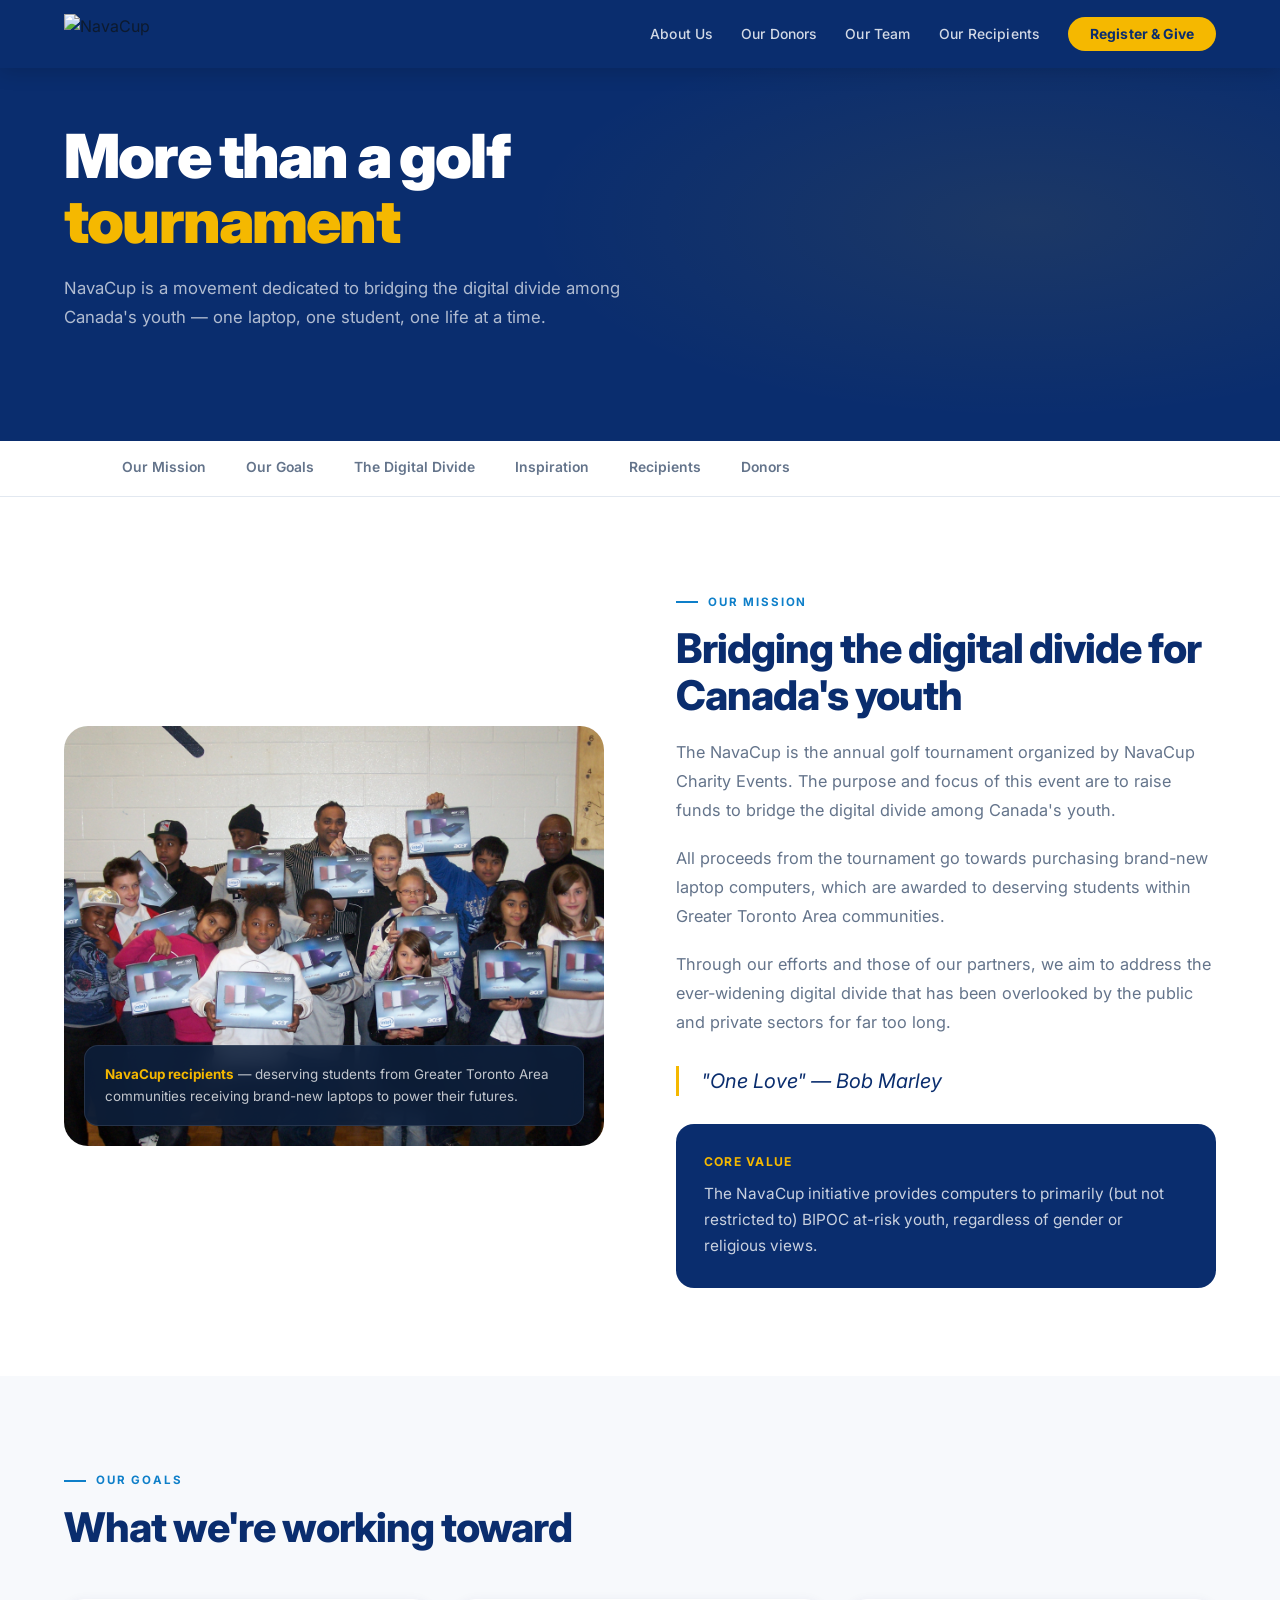
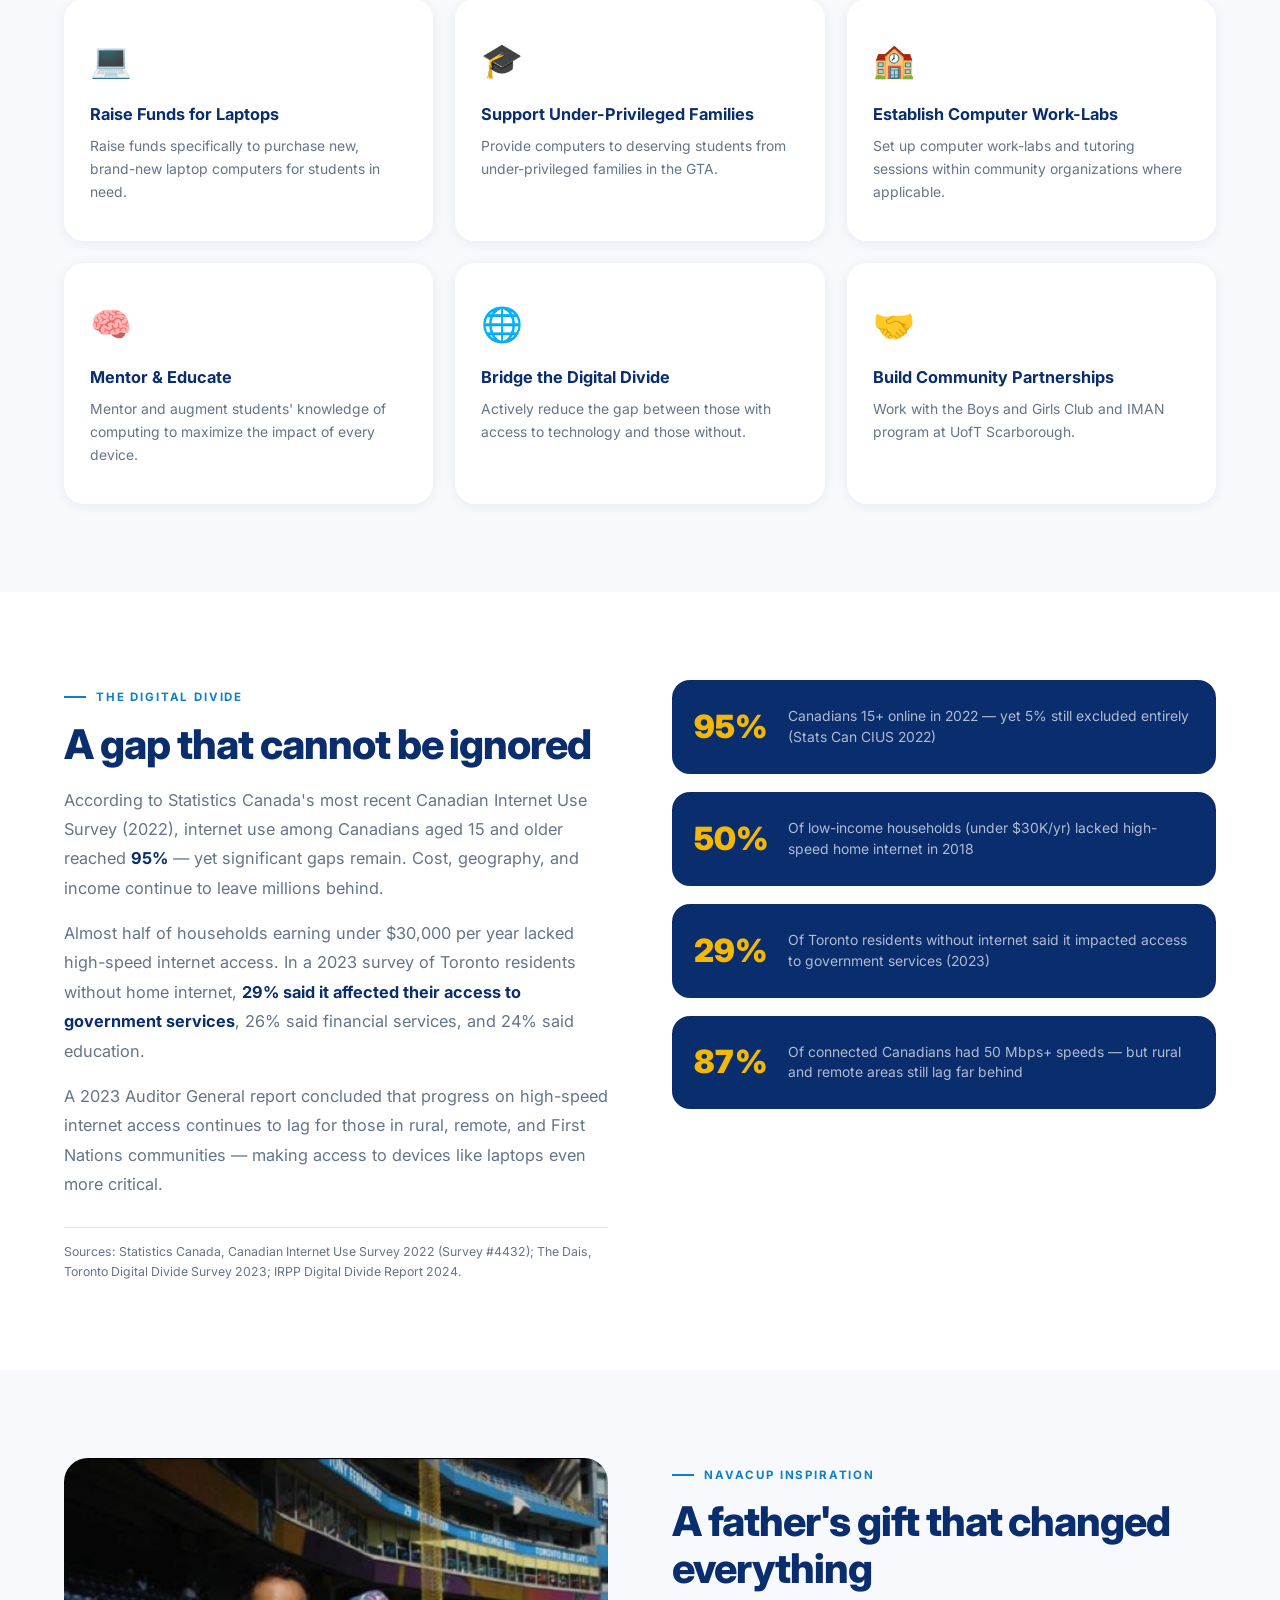
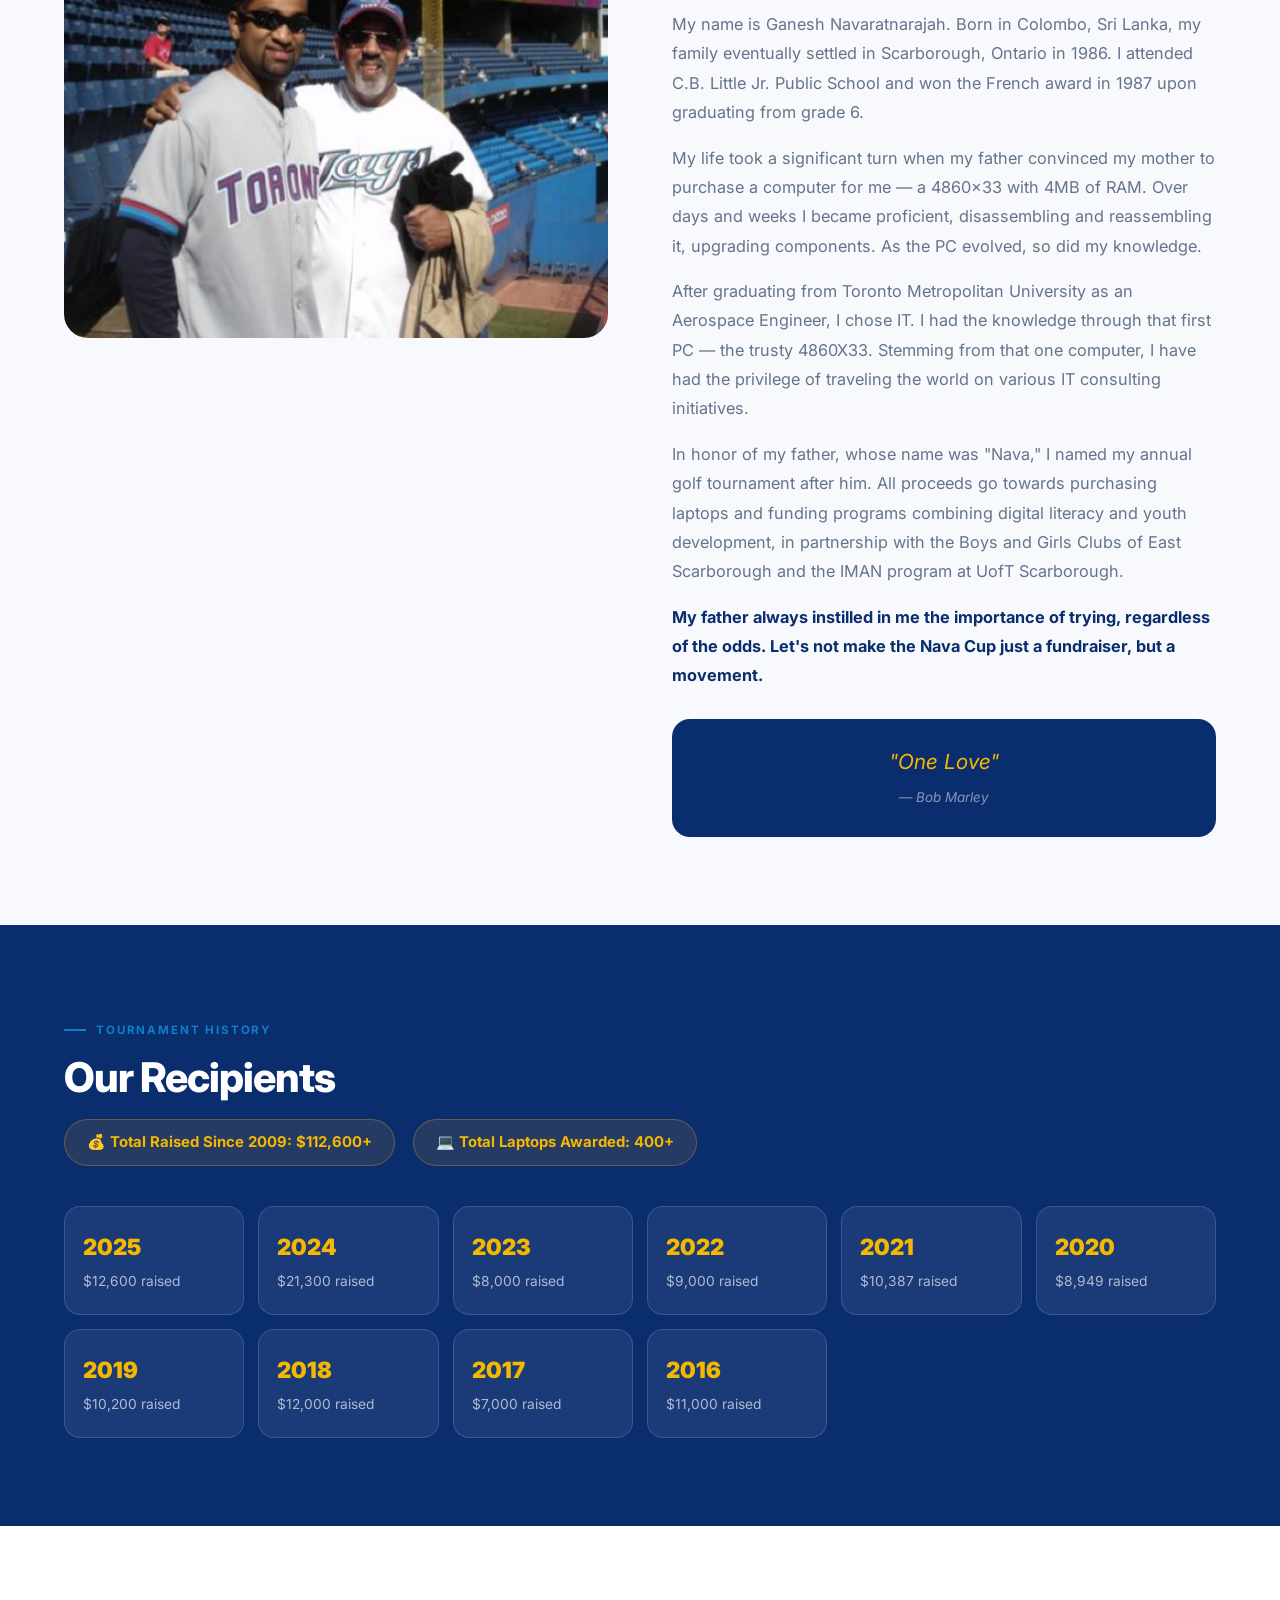
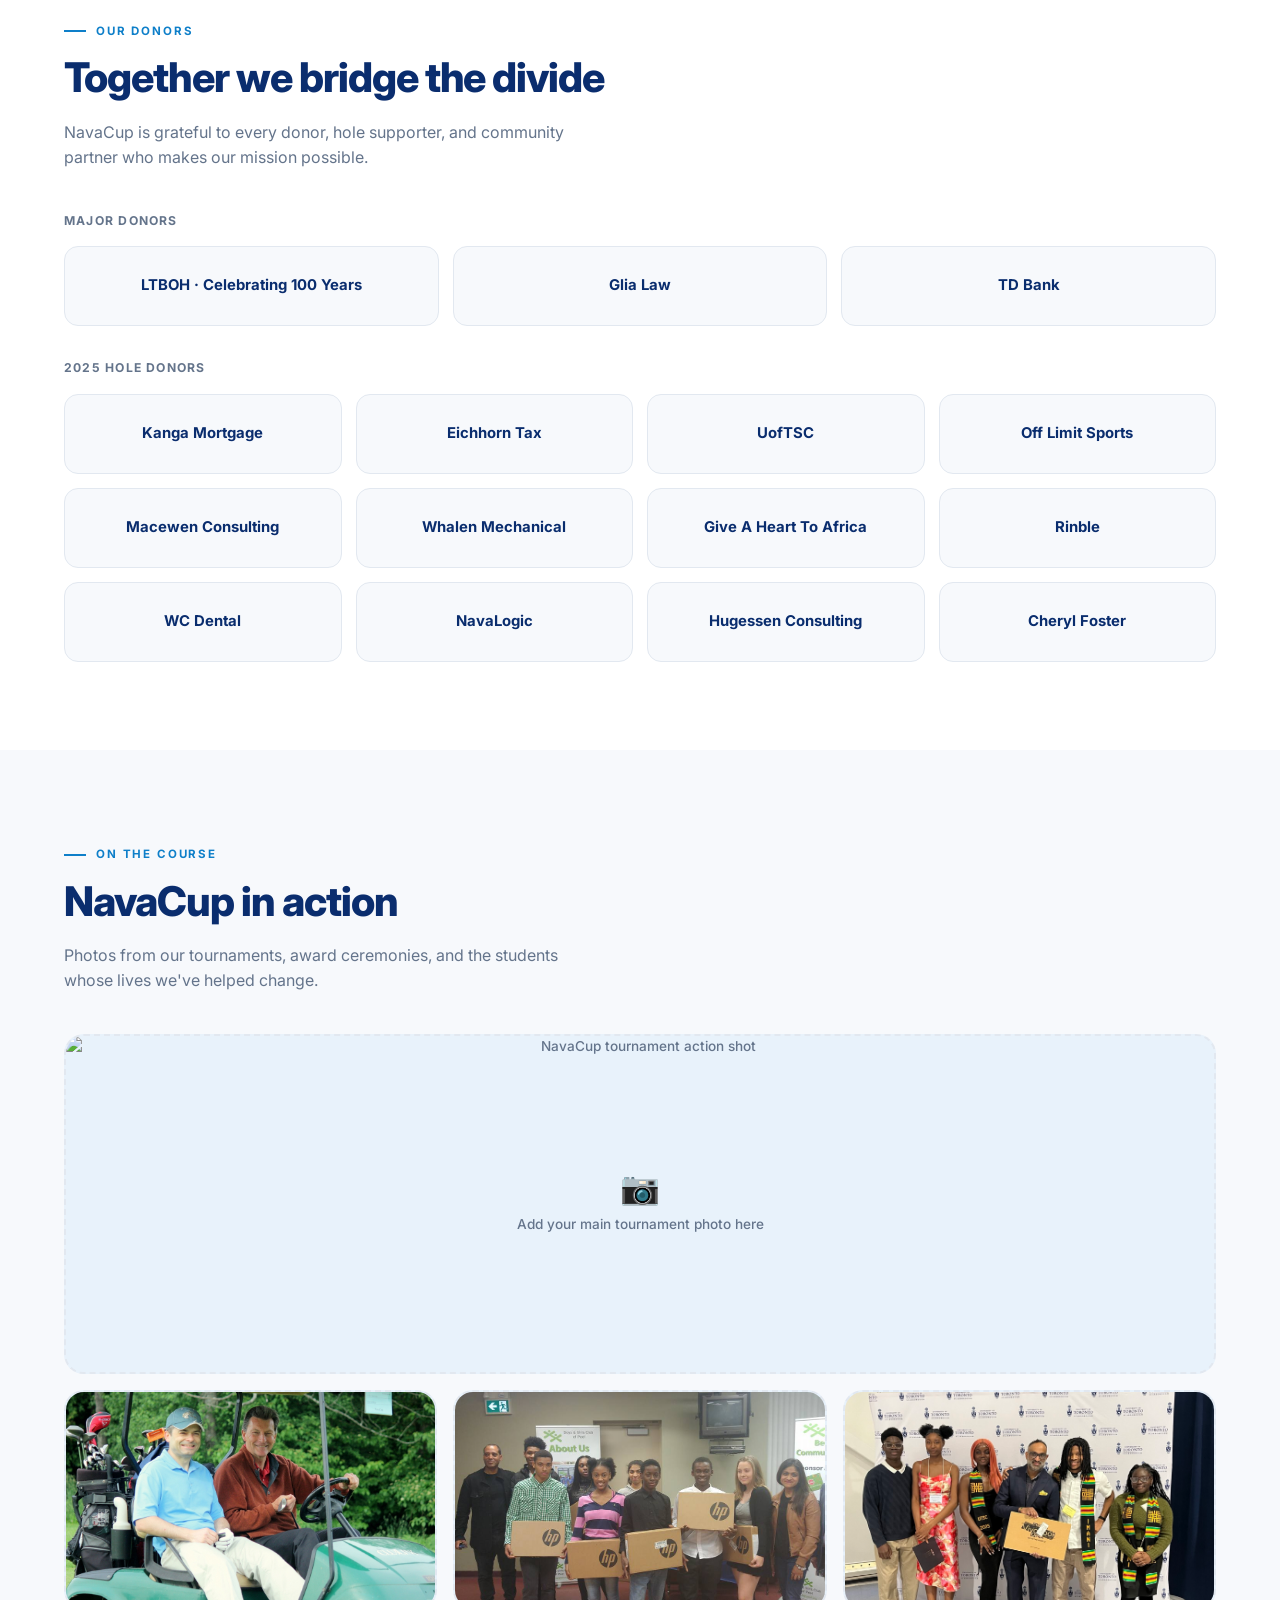
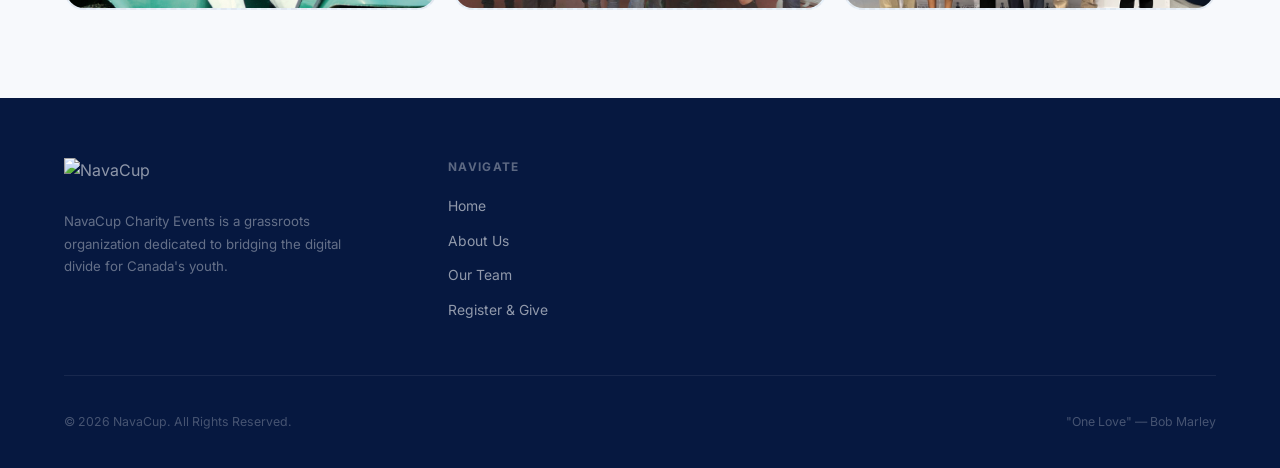
==== commit 6b529d2a: "Add files via upload" ====
--- a/about.html
+++ b/about.html
@@ -68,10 +68,7 @@
 <body>
 
 <nav class="nc-nav">
-  <a href="index.html" class="nc-logo">
-    <div class="nc-logo__text"><span class="nc-logo__nava">Nava</span><span class="nc-logo__cup">Cup</span></div>
-    <div class="nc-logo__tag">Bridging the Digital Divide</div>
-  </a>
+  <a href="index.html" class="nc-logo-img"><img src="assets/img/navacup1.png" alt="NavaCup" class="nav-logo-img"></a>
   <ul class="nc-nav__links">
     <li class="nc-nav__dropdown">
       <a href="about.html">About Us</a>
@@ -82,7 +79,7 @@
         <a href="#inspiration">NavaCup Inspiration</a>
       </div></div>
     </li>
-    <li><a href="#partners">Our Partners</a></li>
+    <li><a href="#donors">Our Donors</a></li>
     <li><a href="team.html">Our Team</a></li>
     <li><a href="#recipients">Our Recipients</a></li>
     <li><a href="register.html" class="nc-nav__cta">Register &amp; Give</a></li>
@@ -92,34 +89,27 @@
   </button>
 </nav>
 
-<!-- Mobile Nav Drawer -->
 <div class="nc-nav-overlay" id="nc-nav-overlay"></div>
 <div class="nc-mobile-nav" id="nc-mobile-nav" aria-hidden="true">
   <div class="nc-mobile-nav__inner">
-    <a href="index.html" class="nc-mobile-nav__link">Home</a>
-    <button class="nc-mobile-nav__accordion" id="mob-about-btn" aria-expanded="false">
-      About Us
-      <span class="nc-mobile-nav__accordion-icon">▾</span>
-    </button>
+    <button class="nc-mobile-nav__accordion" id="mob-about-btn" aria-expanded="false">About Us <span class="nc-mobile-nav__accordion-icon">&#9662;</span></button>
     <div class="nc-mobile-nav__submenu" id="mob-about-sub">
       <a href="mission.html">Our Mission</a>
       <a href="about.html#goals">Our Goals</a>
       <a href="about.html#digital-divide">The Digital Divide</a>
       <a href="about.html#inspiration">NavaCup Inspiration</a>
     </div>
-    <a href="about.html#partners" class="nc-mobile-nav__link">Our Partners</a>
+    <a href="about.html#donors" class="nc-mobile-nav__link">Our Donors</a>
     <a href="team.html" class="nc-mobile-nav__link">Our Team</a>
     <a href="about.html#recipients" class="nc-mobile-nav__link">Our Recipients</a>
-    <div class="nc-mobile-nav__cta-wrap">
-      <a href="register.html" class="nc-mobile-nav__cta">Register &amp; Give</a>
-    </div>
+    <div class="nc-mobile-nav__cta-wrap"><a href="register.html" class="nc-mobile-nav__cta">Register &amp; Give</a></div>
   </div>
 </div>
 
 <div class="nc-page-hero">
   <div class="nc-page-hero__inner">
-    <div class="nc-breadcrumb"><a href="index.html">Home</a><span class="nc-breadcrumb__sep">›</span><span class="nc-breadcrumb__current">About Us</span></div>
-    <div class="nc-eyebrow">About NavaCup</div>
+    <!-- <div class="nc-breadcrumb"><a href="index.html">Home</a><span class="nc-breadcrumb__sep">›</span><span class="nc-breadcrumb__current">About Us</span></div> -->
+    <!-- <div class="nc-eyebrow">About NavaCup</div> -->
     <h1 class="nc-h1">More than a golf<br><em>tournament</em></h1>
     <p class="nc-lead nc-lead--white">NavaCup is a movement dedicated to bridging the digital divide among Canada's youth — one laptop, one student, one life at a time.</p>
   </div>
@@ -132,7 +122,7 @@
     <a href="#digital-divide">The Digital Divide</a>
     <a href="#inspiration">Inspiration</a>
     <a href="#recipients">Recipients</a>
-    <a href="#partners">Partners</a>
+    <a href="#donors">Donors</a>
   </div>
 </div>
 
@@ -173,19 +163,20 @@
 <section class="nc-section nc-section--white" id="digital-divide">
   <div class="nc-inner">
     <div class="dd-layout">
-      <div class="dd-text fade-up">
+              <div class="dd-text fade-up">
         <div class="nc-eyebrow">The Digital Divide</div>
         <h2 class="nc-h2">A gap that cannot be ignored</h2>
-        <p>Canadians are making greater use of the Internet, but a digital divide persists. Almost three-quarters of Canadians aged 16 and older went online for personal reasons — but access is far from equal.</p>
-        <p>People in urban areas were more likely to use the Internet than those in smaller towns. <strong>Only 65% of residents in rural areas accessed the Internet</strong>, well below the national average.</p>
-        <p>Among those born in Canada, 75% used the Internet, compared with 66% of those born elsewhere. Among recent immigrants, usage was even lower — particularly those who arrived in the last 10 years.</p>
-        <div class="source-note">Source: Statistics Canada, The Daily — Survey Number 4432. <a href="http://www.statcan.gc.ca" target="_blank">www.statcan.gc.ca</a></div>
+        <p>According to Statistics Canada's most recent Canadian Internet Use Survey (2022), internet use among Canadians aged 15 and older reached <strong>95%</strong> — yet significant gaps remain. Cost, geography, and income continue to leave millions behind.</p>
+        <p>Almost half of households earning under $30,000 per year lacked high-speed internet access. In a 2023 survey of Toronto residents without home internet, <strong>29% said it affected their access to government services</strong>, 26% said financial services, and 24% said education.</p>
+        <p>A 2023 Auditor General report concluded that progress on high-speed internet access continues to lag for those in rural, remote, and First Nations communities — making access to devices like laptops even more critical.</p>
+        <div class="source-note">Sources: Statistics Canada, Canadian Internet Use Survey 2022 (Survey #4432); The Dais, Toronto Digital Divide Survey 2023; IRPP Digital Divide Report 2024.</div>
       </div>
       <div class="dd-stats fade-up">
-        <div class="dd-stat"><div class="dd-stat-num">91%</div><div class="dd-stat-desc">Top income quintile Internet usage — nearly double the lowest quintile</div></div>
-        <div class="dd-stat"><div class="dd-stat-num">65%</div><div class="dd-stat-desc">Rural residents with Internet access, well below the national average</div></div>
-        <div class="dd-stat"><div class="dd-stat-num">84%</div><div class="dd-stat-desc">Post-secondary educated individuals online vs 58% with less education</div></div>
-        <div class="dd-stat"><div class="dd-stat-num">66%</div><div class="dd-stat-desc">Foreign-born Canadians online vs 75% of Canadian-born residents</div></div>
+        <div class="dd-stat"><div class="dd-stat-num">95%</div><div class="dd-stat-desc">Canadians 15+ online in 2022 — yet 5% still excluded entirely (Stats Can CIUS 2022)</div></div>
+        <div class="dd-stat"><div class="dd-stat-num">50%</div><div class="dd-stat-desc">Of low-income households (under $30K/yr) lacked high-speed home internet in 2018</div></div>
+        <div class="dd-stat"><div class="dd-stat-num">29%</div><div class="dd-stat-desc">Of Toronto residents without internet said it impacted access to government services (2023)</div></div>
+        <div class="dd-stat"><div class="dd-stat-num">87%</div><div class="dd-stat-desc">Of connected Canadians had 50 Mbps+ speeds — but rural and remote areas still lag far behind</div></div>
+      </div>
       </div>
     </div>
   </div>
@@ -220,11 +211,11 @@
   <div class="nc-inner">
     <div class="fade-up"><div class="nc-eyebrow">Tournament History</div><h2 class="nc-h2 nc-h2--white">Our Recipients</h2></div>
     <div class="recipients-totals fade-up">
-      <div class="total-badge">💰 Total Raised Since 2009: $100,000+</div>
+      <div class="total-badge">💰 Total Raised Since 2009: $112,600+</div>
       <div class="total-badge">💻 Total Laptops Awarded: 400+</div>
     </div>
     <div class="recipients-grid fade-up">
-      <div class="recipient-card"><div class="recipient-year">2025</div><div class="recipient-amount">NavaCup 18 · TBD</div></div>
+      <div class="recipient-card"><div class="recipient-year">2025</div><div class="recipient-amount">$12,600 raised</div></div>
       <div class="recipient-card"><div class="recipient-year">2024</div><div class="recipient-amount">$21,300 raised</div></div>
       <div class="recipient-card"><div class="recipient-year">2023</div><div class="recipient-amount">$8,000 raised</div></div>
       <div class="recipient-card"><div class="recipient-year">2022</div><div class="recipient-amount">$9,000 raised</div></div>
@@ -238,21 +229,21 @@
   </div>
 </section>
 
-<section class="nc-section nc-section--white" id="partners">
+<section class="nc-section nc-section--white" id="donors">
   <div class="nc-inner">
     <div class="fade-up">
-      <div class="nc-eyebrow">Our Partners</div>
+      <div class="nc-eyebrow">Our Donors</div>
       <h2 class="nc-h2">Together we bridge the divide</h2>
-      <p style="font-size:1rem;color:var(--gray);max-width:540px;margin-bottom:40px;">NavaCup is grateful to every sponsor, hole supporter, and community partner who makes our mission possible.</p>
+      <p style="font-size:1rem;color:var(--gray);max-width:540px;margin-bottom:40px;">NavaCup is grateful to every donor, hole supporter, and community partner who makes our mission possible.</p>
     </div>
     <div class="fade-up">
-      <p style="font-size:.76rem;font-weight:700;letter-spacing:.1em;text-transform:uppercase;color:var(--gray);margin-bottom:16px;">Major Sponsors</p>
+      <p style="font-size:.76rem;font-weight:700;letter-spacing:.1em;text-transform:uppercase;color:var(--gray);margin-bottom:16px;">Major Donors</p>
       <div class="partners-grid" style="grid-template-columns:repeat(3,1fr);margin-bottom:32px;">
         <div class="partner-card"><span>LTBOH · Celebrating 100 Years</span></div>
         <div class="partner-card"><span>Glia Law</span></div>
         <div class="partner-card"><span>TD Bank</span></div>
       </div>
-      <p style="font-size:.76rem;font-weight:700;letter-spacing:.1em;text-transform:uppercase;color:var(--gray);margin-bottom:16px;">2025 Hole Sponsors</p>
+      <p style="font-size:.76rem;font-weight:700;letter-spacing:.1em;text-transform:uppercase;color:var(--gray);margin-bottom:16px;">2025 Hole Donors</p>
       <div class="partners-grid">
         <div class="partner-card"><span>Kanga Mortgage</span></div>
         <div class="partner-card"><span>Eichhorn Tax</span></div>
@@ -271,12 +262,43 @@
   </div>
 </section>
 
+<!-- PHOTO GALLERY — replace src values with your images when ready -->
+<section class="nc-section nc-section--offwhite">
+  <div class="nc-inner">
+    <div class="fade-up" style="margin-bottom:40px;">
+      <div class="nc-eyebrow">On The Course</div>
+      <h2 class="nc-h2">NavaCup in action</h2>
+      <p style="font-size:1rem;color:var(--gray);max-width:520px;">Photos from our tournaments, award ceremonies, and the students whose lives we've helped change.</p>
+    </div>
+    <!-- Main wide image -->
+    <div class="nc-img-placeholder nc-img-placeholder--wide fade-up" style="margin-bottom:16px;">
+      <img src="assets/img/allgolfers-wide.jpg" alt="NavaCup tournament action shot">
+      Add your main tournament photo here
+    </div>
+    <!-- 3-column grid -->
+    <div class="nc-img-gallery nc-img-gallery--3 fade-up">
+      <div class="nc-img-placeholder nc-img-placeholder--card">
+        <img src="assets/img/navacup-2.jpg" alt="Golfers on the course">
+        Tournament photo
+      </div>
+      <div class="nc-img-placeholder nc-img-placeholder--card">
+        <img src="assets/img/ganesh-kids2.jpg" alt="Laptop award ceremony">
+        Award ceremony photo
+      </div>
+      <div class="nc-img-placeholder nc-img-placeholder--card">
+        <img src="assets/img/ganesh-uoft.jpg" alt="Students with laptops">
+        Students with laptops
+      </div>
+    </div>
+  </div>
+</section>
+
 <footer class="nc-footer">
   <div class="nc-footer__inner">
     <div class="nc-footer__top">
-      <div class="nc-footer__brand"><a href="index.html" class="nc-logo"><div class="nc-logo__text"><span class="nc-logo__nava">Nava</span><span class="nc-logo__cup">Cup</span></div><div class="nc-logo__tag">Bridging the Digital Divide</div></a><p>NavaCup Charity Events is a grassroots organization dedicated to bridging the digital divide for Canada's youth.</p></div>
+      <div class="nc-footer__brand"><a href="index.html" class="nc-logo-img"><img src="assets/img/navacup1.png" alt="NavaCup" class="nav-logo-img"></a><p>NavaCup Charity Events is a grassroots organization dedicated to bridging the digital divide for Canada's youth.</p></div>
       <div class="nc-footer__col"><h4>Navigate</h4><ul><li><a href="index.html">Home</a></li><li><a href="about.html">About Us</a></li><li><a href="team.html">Our Team</a></li><li><a href="register.html">Register &amp; Give</a></li></ul></div>
-      <div class="nc-footer__col"><h4>About</h4><ul><li><a href="mission.html">Our Mission</a></li><li><a href="#goals">Our Goals</a></li><li><a href="#digital-divide">The Digital Divide</a></li><li><a href="#inspiration">Inspiration</a></li></ul></div>
+      
     </div>
     <div class="nc-footer__bottom"><span>© 2026 NavaCup. All Rights Reserved.</span><span>"One Love" — Bob Marley</span></div>
   </div>
@@ -290,51 +312,15 @@
 </script>
 
 <script>
-(function() {
-  var btn     = document.getElementById('nc-hamburger');
-  var drawer  = document.getElementById('nc-mobile-nav');
-  var overlay = document.getElementById('nc-nav-overlay');
-  var aboutBtn = document.getElementById('mob-about-btn');
-  var aboutSub = document.getElementById('mob-about-sub');
-
-  function openMenu() {
-    btn.classList.add('is-open');
-    btn.setAttribute('aria-expanded', 'true');
-    drawer.classList.add('is-open');
-    drawer.setAttribute('aria-hidden', 'false');
-    overlay.classList.add('is-open');
-    document.body.style.overflow = 'hidden';
-  }
-  function closeMenu() {
-    btn.classList.remove('is-open');
-    btn.setAttribute('aria-expanded', 'false');
-    drawer.classList.remove('is-open');
-    drawer.setAttribute('aria-hidden', 'true');
-    overlay.classList.remove('is-open');
-    document.body.style.overflow = '';
-  }
-
-  btn.addEventListener('click', function() {
-    drawer.classList.contains('is-open') ? closeMenu() : openMenu();
-  });
-  overlay.addEventListener('click', closeMenu);
-
-  // Close on nav link click (navigate away)
-  drawer.querySelectorAll('a').forEach(function(a) {
-    a.addEventListener('click', closeMenu);
-  });
-
-  // About Us accordion
-  aboutBtn.addEventListener('click', function() {
-    var open = aboutSub.classList.toggle('is-open');
-    aboutBtn.classList.toggle('is-open', open);
-    aboutBtn.setAttribute('aria-expanded', open ? 'true' : 'false');
-  });
-
-  // Close on resize back to desktop
-  window.addEventListener('resize', function() {
-    if (window.innerWidth > 900) closeMenu();
-  });
+(function(){
+  var btn=document.getElementById('nc-hamburger'),drawer=document.getElementById('nc-mobile-nav'),overlay=document.getElementById('nc-nav-overlay'),aBtn=document.getElementById('mob-about-btn'),aSub=document.getElementById('mob-about-sub');
+  function open(){btn.classList.add('is-open');btn.setAttribute('aria-expanded','true');drawer.classList.add('is-open');drawer.setAttribute('aria-hidden','false');overlay.classList.add('is-open');document.body.style.overflow='hidden';}
+  function close(){btn.classList.remove('is-open');btn.setAttribute('aria-expanded','false');drawer.classList.remove('is-open');drawer.setAttribute('aria-hidden','true');overlay.classList.remove('is-open');document.body.style.overflow='';}
+  btn.addEventListener('click',function(){drawer.classList.contains('is-open')?close():open();});
+  overlay.addEventListener('click',close);
+  drawer.querySelectorAll('a').forEach(function(a){a.addEventListener('click',close);});
+  aBtn.addEventListener('click',function(){var o=aSub.classList.toggle('is-open');aBtn.classList.toggle('is-open',o);aBtn.setAttribute('aria-expanded',o?'true':'false');});
+  window.addEventListener('resize',function(){if(window.innerWidth>900)close();});
 })();
 </script>
 </body>
--- a/navacup.css
+++ b/navacup.css
@@ -1,950 +1,573 @@
 /* ============================================
-   NAVACUP.CSS — Global Stylesheet
-   ============================================ */
-
-/* FONTS */
-@import url('https://fonts.googleapis.com/css2?family=Playfair+Display:wght@700;900&family=DM+Sans:wght@300;400;500;600&display=swap');
-
-/* CSS VARIABLES */
+   NAVACUP.CSS — Global Stylesheet v3
+   Logo-matched palette: deep blue → cyan + gold
+   Font: Inter (clean, modern, readable)
+   ============================================ */
+
+@import url('https://fonts.googleapis.com/css2?family=Inter:wght@300;400;500;600;700;800;900&display=swap');
+
 :root {
-  --navy:       #0d1f3c;
-  --navy-mid:   #1a3360;
-  --navy-dark:  #060f1f;
-  --gold:       #f5a623;
-  --gold-light: #fbbf47;
-  --white:      #ffffff;
-  --off-white:  #f7f8fa;
-  --gray:       #64748b;
-  --light-gray: #e8edf3;
-  --green:      #2e7d4f;
-  --red:        #c0392b;
-
-  --font-display: 'Playfair Display', Georgia, serif;
-  --font-body:    'DM Sans', system-ui, sans-serif;
-
-  --radius-sm:  10px;
-  --radius-md:  16px;
-  --radius-lg:  24px;
-  --radius-xl:  28px;
-  --radius-pill: 100px;
-
-  --shadow-sm:  0 4px 16px rgba(13,31,60,0.06);
-  --shadow-md:  0 8px 28px rgba(13,31,60,0.10);
-  --shadow-lg:  0 16px 48px rgba(13,31,60,0.14);
-
-  --nav-height: 72px;
-  --max-width:  1200px;
-}
-
-/* RESET */
-*, *::before, *::after { margin: 0; padding: 0; box-sizing: border-box; }
-html { scroll-behavior: smooth; -webkit-text-size-adjust: 100%; }
+  /* ── Brand colours (from logo) ── */
+  --blue:         #0a2d6e;   /* deep navy blue */
+  --blue-mid:     #1449a8;   /* mid blue */
+  --blue-bright:  #0e7fc9;   /* cyan-blue accent */
+  --blue-light:   #e8f2fb;   /* very light blue tint */
+  --gold:         #f5b800;   /* logo gold/yellow */
+  --gold-light:   #ffd040;   /* lighter gold hover */
+  --gold-pale:    #fff8e0;   /* pale gold bg tint */
+
+  /* ── Neutrals (white-background site) ── */
+  --white:        #ffffff;
+  --off-white:    #f7f9fc;
+  --light-gray:   #e2e8f0;
+  --gray:         #64748b;
+  --dark-text:    #0d1a2e;
+
+  /* ── Semantic aliases ── */
+  --navy:         var(--blue);
+  --navy-mid:     var(--blue-mid);
+  --navy-dark:    #061840;
+  --red:          #c0392b;
+  --green:        #2e7d4f;
+
+  /* ── Typography ── */
+  --font-body:    'Inter', system-ui, -apple-system, sans-serif;
+  --font-display: 'Inter', system-ui, -apple-system, sans-serif;
+
+  /* ── Shape & shadow ── */
+  --radius-sm:    8px;
+  --radius-md:    14px;
+  --radius-lg:    20px;
+  --radius-xl:    28px;
+  --radius-pill:  100px;
+  --shadow-sm:    0 2px 12px rgba(10,45,110,.07);
+  --shadow-md:    0 6px 24px rgba(10,45,110,.11);
+  --shadow-lg:    0 16px 48px rgba(10,45,110,.15);
+
+  --nav-height:   68px;
+  --max-width:    1200px;
+}
+
+/* ── RESET ── */
+*, *::before, *::after { margin:0; padding:0; box-sizing:border-box; }
+html { scroll-behavior:smooth; -webkit-text-size-adjust:100%; }
 body {
   font-family: var(--font-body);
-  color: var(--navy);
+  color: var(--dark-text);
   background: var(--white);
   overflow-x: hidden;
   line-height: 1.6;
-}
-img { max-width: 100%; display: block; }
-a { color: inherit; }
+  -webkit-font-smoothing: antialiased;
+}
+img { max-width:100%; display:block; }
+a { color:inherit; }
 
 /* ============================================
    NAVIGATION
    ============================================ */
 .nc-nav {
-  position: fixed;
-  top: 0; left: 0; right: 0;
+  position: fixed; top:0; left:0; right:0;
   z-index: 1000;
-  background: var(--navy);
-  display: flex;
-  align-items: center;
-  justify-content: space-between;
+  background: var(--blue);
+  display: flex; align-items: center; justify-content: space-between;
   padding: 0 5%;
   height: var(--nav-height);
-  box-shadow: 0 2px 24px rgba(0,0,0,0.3);
-}
-
-/* Logo */
-.nc-logo {
+  box-shadow: 0 2px 20px rgba(0,0,0,.18);
+}
+.nc-logo { display:flex; flex-direction:column; text-decoration:none; flex-shrink:0; }
+.nc-logo__text { font-size:1.55rem; font-weight:900; letter-spacing:-.03em; line-height:1; }
+.nc-logo__nava { color:var(--white); }
+.nc-logo__cup  { color:var(--gold); }
+.nc-logo__tag  { font-size:.56rem; letter-spacing:.18em; text-transform:uppercase; color:rgba(255,255,255,.4); margin-top:2px; }
+
+.nc-nav__links { display:flex; align-items:center; gap:1.8rem; list-style:none; }
+.nc-nav__links a {
+  text-decoration:none; color:rgba(255,255,255,.82);
+  font-size:.87rem; font-weight:500; letter-spacing:.01em;
+  transition:color .2s; position:relative;
+}
+.nc-nav__links a::after {
+  content:''; position:absolute; bottom:-4px; left:0; right:0;
+  height:2px; background:var(--gold);
+  transform:scaleX(0); transition:transform .22s; transform-origin:left;
+}
+.nc-nav__links a:hover { color:var(--white); }
+.nc-nav__links a:hover::after { transform:scaleX(1); }
+
+/* Dropdown */
+.nc-nav__dropdown { position:relative; }
+.nc-dropdown {
+  display:none; position:absolute; top:100%; left:50%;
+  transform:translateX(-50%); padding-top:14px; z-index:200; min-width:220px;
+}
+.nc-dropdown__inner {
+  background:var(--white); border-radius:var(--radius-md);
+  box-shadow:0 12px 40px rgba(0,0,0,.14); overflow:hidden;
+  border:1px solid var(--light-gray);
+}
+.nc-nav__dropdown:hover .nc-dropdown { display:block; }
+.nc-dropdown__inner a {
+  display:block; padding:12px 20px; color:var(--blue) !important;
+  font-size:.87rem; font-weight:500;
+  border-bottom:1px solid var(--light-gray); transition:background .15s;
+}
+.nc-dropdown__inner a::after { display:none !important; }
+.nc-dropdown__inner a:last-child { border-bottom:none; }
+.nc-dropdown__inner a:hover { background:var(--blue-light); color:var(--blue-mid) !important; }
+
+.nc-nav__cta {
+  background:var(--gold) !important; color:var(--blue) !important;
+  padding:9px 22px; border-radius:var(--radius-pill);
+  font-weight:700 !important; font-size:.87rem !important;
+  letter-spacing:.03em; transition:background .2s,transform .2s !important; white-space:nowrap;
+}
+.nc-nav__cta::after { display:none !important; }
+.nc-nav__cta:hover { background:var(--gold-light) !important; transform:translateY(-1px); }
+
+/* Hamburger */
+.nc-hamburger {
+  display:none; flex-direction:column; justify-content:center; gap:5px;
+  cursor:pointer; padding:10px; background:none; border:none; z-index:1001; flex-shrink:0;
+}
+.nc-hamburger span {
+  display:block; width:24px; height:2px; background:var(--white);
+  border-radius:2px; transition:transform .3s ease,opacity .3s ease,width .3s ease; transform-origin:center;
+}
+.nc-hamburger.is-open span:nth-child(1) { transform:translateY(7px) rotate(45deg); }
+.nc-hamburger.is-open span:nth-child(2) { opacity:0; width:0; }
+.nc-hamburger.is-open span:nth-child(3) { transform:translateY(-7px) rotate(-45deg); }
+
+/* Mobile nav drawer */
+.nc-mobile-nav {
+  display:none; position:fixed; top:var(--nav-height); left:0; right:0;
+  background:var(--blue); z-index:999; overflow-y:auto;
+  max-height:calc(100vh - var(--nav-height));
+  border-top:1px solid rgba(255,255,255,.08);
+  box-shadow:0 20px 60px rgba(0,0,0,.4);
+  transform:translateY(-8px); opacity:0; transition:transform .28s ease,opacity .28s ease; pointer-events:none;
+}
+.nc-mobile-nav.is-open { display:block; transform:translateY(0); opacity:1; pointer-events:all; }
+.nc-mobile-nav__inner { padding:16px 0 32px; }
+.nc-mobile-nav__link {
+  display:block; padding:15px 28px; color:rgba(255,255,255,.82);
+  text-decoration:none; font-size:1rem; font-weight:500;
+  border-bottom:1px solid rgba(255,255,255,.06); transition:background .15s,color .15s;
+}
+.nc-mobile-nav__link:hover { background:rgba(255,255,255,.05); color:var(--white); }
+.nc-mobile-nav__accordion {
+  width:100%; display:flex; align-items:center; justify-content:space-between;
+  padding:15px 28px; background:none; border:none; border-bottom:1px solid rgba(255,255,255,.06);
+  color:rgba(255,255,255,.82); font-family:var(--font-body); font-size:1rem; font-weight:500;
+  cursor:pointer; text-align:left; transition:background .15s,color .15s;
+}
+.nc-mobile-nav__accordion:hover { background:rgba(255,255,255,.05); color:var(--white); }
+.nc-mobile-nav__accordion-icon {
+  width:20px; height:20px; border-radius:50%; background:rgba(255,255,255,.1);
+  display:flex; align-items:center; justify-content:center; font-size:.7rem; flex-shrink:0; transition:transform .25s ease,background .2s;
+}
+.nc-mobile-nav__accordion.is-open .nc-mobile-nav__accordion-icon { transform:rotate(180deg); background:rgba(245,184,0,.2); color:var(--gold); }
+.nc-mobile-nav__submenu { display:none; background:rgba(0,0,0,.2); border-bottom:1px solid rgba(255,255,255,.06); }
+.nc-mobile-nav__submenu.is-open { display:block; }
+.nc-mobile-nav__submenu a {
+  display:flex; align-items:center; gap:10px; padding:13px 28px 13px 40px;
+  color:rgba(255,255,255,.6); text-decoration:none; font-size:.9rem; font-weight:400;
+  transition:color .15s,background .15s; border-bottom:1px solid rgba(255,255,255,.04);
+}
+.nc-mobile-nav__submenu a:last-child { border-bottom:none; }
+.nc-mobile-nav__submenu a::before { content:'›'; color:var(--gold); font-size:1rem; }
+.nc-mobile-nav__submenu a:hover { color:var(--white); background:rgba(255,255,255,.04); }
+.nc-mobile-nav__cta-wrap { padding:24px 28px 8px; }
+.nc-mobile-nav__cta {
+  display:block; width:100%; background:var(--gold); color:var(--blue);
+  text-align:center; padding:15px 24px; border-radius:var(--radius-pill);
+  font-weight:800; font-size:1rem; text-decoration:none; letter-spacing:.02em; transition:background .2s;
+}
+.nc-mobile-nav__cta:hover { background:var(--gold-light); }
+.nc-nav-overlay {
+  display:none; position:fixed; inset:0; top:var(--nav-height);
+  background:rgba(0,0,0,.5); z-index:998; backdrop-filter:blur(2px);
+}
+.nc-nav-overlay.is-open { display:block; }
+
+/* ============================================
+   BREADCRUMB
+   ============================================ */
+.nc-breadcrumb { display:flex; align-items:center; gap:10px; margin-bottom:24px; }
+.nc-breadcrumb a { text-decoration:none; color:rgba(255,255,255,.5); font-size:.84rem; transition:color .2s; }
+.nc-breadcrumb a:hover { color:var(--gold); }
+.nc-breadcrumb__sep { color:rgba(255,255,255,.25); font-size:.84rem; }
+.nc-breadcrumb__current { color:rgba(255,255,255,.7); font-size:.84rem; }
+
+/* ============================================
+   TYPOGRAPHY
+   ============================================ */
+.nc-eyebrow {
+  display:inline-flex; align-items:center; gap:10px;
+  font-size:.72rem; font-weight:700; letter-spacing:.16em; text-transform:uppercase; color:var(--blue-bright);
+  margin-bottom:14px;
+}
+.nc-eyebrow::before { content:''; display:block; width:22px; height:2px; background:var(--blue-bright); flex-shrink:0; }
+.nc-eyebrow--center { justify-content:center; }
+.nc-eyebrow--gold { color:var(--gold); }
+.nc-eyebrow--gold::before { background:var(--gold); }
+.nc-eyebrow--white { color:rgba(255,255,255,.7); }
+.nc-eyebrow--white::before { background:rgba(255,255,255,.5); }
+
+.nc-h1 {
+  font-size:clamp(2.4rem,4.8vw,3.8rem); font-weight:900; line-height:1.07;
+  letter-spacing:-.03em; color:var(--white); margin-bottom:20px;
+}
+.nc-h1 em { font-style:normal; color:var(--gold); }
+.nc-h1--dark { color:var(--blue); }
+
+.nc-h2 {
+  font-size:clamp(1.8rem,3.2vw,2.6rem); font-weight:800; line-height:1.15;
+  letter-spacing:-.025em; color:var(--blue); margin-bottom:18px;
+}
+.nc-h2--white { color:var(--white); }
+
+.nc-lead {
+  font-size:1.05rem; color:var(--gray); line-height:1.75; max-width:580px; margin-bottom:36px;
+}
+.nc-lead--white { color:rgba(255,255,255,.68); }
+
+/* ============================================
+   BUTTONS
+   ============================================ */
+.nc-btn {
+  display:inline-flex; align-items:center; gap:8px;
+  padding:13px 30px; border-radius:var(--radius-pill);
+  font-family:var(--font-body); font-size:.93rem; font-weight:700;
+  text-decoration:none; cursor:pointer; border:none; transition:all .2s;
+  letter-spacing:.02em; white-space:nowrap;
+}
+.nc-btn--gold { background:var(--gold); color:var(--blue); }
+.nc-btn--gold:hover { background:var(--gold-light); transform:translateY(-2px); box-shadow:0 8px 24px rgba(245,184,0,.35); }
+.nc-btn--blue { background:var(--blue); color:var(--white); }
+.nc-btn--blue:hover { background:var(--blue-mid); transform:translateY(-2px); }
+.nc-btn--outline-white { background:transparent; color:var(--white); border:2px solid rgba(255,255,255,.35); }
+.nc-btn--outline-white:hover { border-color:var(--white); background:rgba(255,255,255,.1); }
+.nc-btn--outline-blue { background:transparent; color:var(--blue); border:2px solid var(--blue); }
+.nc-btn--outline-blue:hover { background:var(--blue); color:var(--white); }
+.nc-btn--sm { padding:9px 20px; font-size:.85rem; }
+/* legacy alias */
+.nc-btn--navy { background:var(--blue); color:var(--white); }
+.nc-btn--navy:hover { background:var(--blue-mid); transform:translateY(-2px); }
+
+/* ============================================
+   LAYOUT
+   ============================================ */
+.nc-section { padding:88px 5%; }
+.nc-section--sm { padding:56px 5%; }
+.nc-section--blue    { background:var(--blue); }
+.nc-section--navy    { background:var(--blue); }
+.nc-section--dark    { background:var(--navy-dark); }
+.nc-section--offwhite { background:var(--off-white); }
+.nc-section--white   { background:var(--white); }
+.nc-section--gold    { background:var(--gold); }
+.nc-section--blue-light { background:var(--blue-light); }
+.nc-inner { max-width:var(--max-width); margin:0 auto; }
+
+/* ============================================
+   PAGE HERO (inner pages)
+   ============================================ */
+.nc-page-hero {
+  background:var(--blue); padding:calc(var(--nav-height) + 56px) 5% 72px;
+  position:relative; overflow:hidden;
+}
+.nc-page-hero::before {
+  content:''; position:absolute; inset:0;
+  background:radial-gradient(ellipse 65% 75% at 80% 50%,rgba(245,184,0,.08),transparent 60%);
+  pointer-events:none;
+}
+.nc-page-hero--center { text-align:center; }
+.nc-page-hero--center .nc-breadcrumb { justify-content:center; }
+.nc-page-hero--center .nc-eyebrow  { justify-content:center; }
+.nc-page-hero--center .nc-lead     { margin-left:auto; margin-right:auto; }
+.nc-page-hero__inner { max-width:var(--max-width); margin:0 auto; position:relative; z-index:1; }
+
+/* ============================================
+   SECTION STICKY PILLS
+   ============================================ */
+.nc-pills-bar { background:var(--white); border-bottom:1px solid var(--light-gray); position:sticky; top:var(--nav-height); z-index:100; }
+.nc-pills-bar__inner { max-width:var(--max-width); margin:0 auto; padding:0 5%; display:flex; gap:4px; overflow-x:auto; scrollbar-width:none; }
+.nc-pills-bar__inner::-webkit-scrollbar { display:none; }
+.nc-pills-bar__inner a { display:inline-block; padding:15px 18px; font-size:.87rem; font-weight:600; color:var(--gray); text-decoration:none; border-bottom:3px solid transparent; white-space:nowrap; transition:all .2s; }
+.nc-pills-bar__inner a:hover, .nc-pills-bar__inner a.active { color:var(--blue); border-color:var(--gold); }
+
+/* ============================================
+   MARQUEE STRIP
+   ============================================ */
+.nc-marquee-strip { background:var(--gold); padding:14px 5%; overflow:hidden; }
+.nc-marquee { display:flex; gap:56px; animation:ncMarquee 36s linear infinite; white-space:nowrap; }
+.nc-marquee__item { display:flex; align-items:center; gap:10px; font-size:.8rem; font-weight:700; letter-spacing:.09em; text-transform:uppercase; color:var(--blue); flex-shrink:0; }
+@keyframes ncMarquee { from{transform:translateX(0)} to{transform:translateX(-50%)} }
+
+/* Donor logo strip in marquee */
+.nc-marquee-strip--donors { background:var(--off-white); border-top:1px solid var(--light-gray); border-bottom:1px solid var(--light-gray); padding:18px 5%; }
+.nc-marquee--donors { animation:ncMarquee 40s linear infinite; }
+.nc-donor-logo {
+  display:flex; align-items:center; justify-content:center;
+  background:var(--white); border:1px solid var(--light-gray); border-radius:10px;
+  padding:10px 22px; min-width:140px; height:52px;
+  font-size:.82rem; font-weight:700; color:var(--blue);
+  flex-shrink:0; transition:border-color .2s;
+  box-shadow:0 1px 4px rgba(10,45,110,.06);
+}
+
+/* ============================================
+   STAT CARDS (on dark bg)
+   ============================================ */
+.nc-stat-card {
+  background:rgba(255,255,255,.06); border:1px solid rgba(255,255,255,.12);
+  border-radius:var(--radius-lg); padding:26px 22px; backdrop-filter:blur(10px); transition:border-color .2s,transform .2s;
+}
+.nc-stat-card:hover { border-color:rgba(245,184,0,.45); transform:translateY(-3px); }
+.nc-stat-card--gold { background:rgba(245,184,0,.1); border-color:rgba(245,184,0,.35); }
+.nc-stat-card__num { font-size:2.6rem; font-weight:900; color:var(--gold); line-height:1; margin-bottom:6px; letter-spacing:-.03em; }
+.nc-stat-card__label { font-size:.83rem; color:rgba(255,255,255,.6); line-height:1.45; }
+
+/* IMPACT CARDS (on white bg) */
+.nc-impact-card {
+  background:var(--white); border-radius:var(--radius-lg); padding:30px 22px;
+  box-shadow:var(--shadow-sm); border:1px solid var(--light-gray); border-bottom:3px solid transparent; transition:all .22s;
+}
+.nc-impact-card:hover { border-bottom-color:var(--gold); transform:translateY(-4px); box-shadow:var(--shadow-md); }
+.nc-impact-card--dark { background:var(--blue); border-color:var(--blue); }
+.nc-impact-card--dark .nc-impact-card__num   { color:var(--gold); }
+.nc-impact-card--dark .nc-impact-card__label { color:rgba(255,255,255,.62); }
+.nc-impact-card__num   { font-size:2.4rem; font-weight:900; color:var(--blue); line-height:1; margin-bottom:8px; letter-spacing:-.03em; }
+.nc-impact-card__label { font-size:.83rem; color:var(--gray); line-height:1.5; }
+
+/* ============================================
+   GENERIC CARDS
+   ============================================ */
+.nc-card {
+  background:var(--white); border-radius:var(--radius-lg); padding:32px 26px;
+  border:1px solid var(--light-gray); border-bottom:3px solid transparent;
+  box-shadow:var(--shadow-sm); transition:all .22s;
+}
+.nc-card:hover { border-bottom-color:var(--gold); transform:translateY(-4px); box-shadow:var(--shadow-md); }
+.nc-card--blue {
+  background:var(--blue); border-color:var(--blue);
+}
+.nc-card--blue-light { background:var(--blue-light); border-color:var(--light-gray); }
+.nc-card--blue h3 { color:var(--white); }
+.nc-card--blue p  { color:rgba(255,255,255,.65); }
+.nc-card__icon { font-size:2rem; margin-bottom:14px; }
+.nc-card h3 { font-size:1.02rem; font-weight:700; color:var(--blue); margin-bottom:8px; }
+.nc-card p  { font-size:.87rem; color:var(--gray); line-height:1.65; }
+
+/* ── Cards on dark (blue) backgrounds ── */
+.nc-section--navy .value-card,
+.nc-section--blue .value-card,
+.nc-section--navy .pillar-card,
+.nc-section--blue .pillar-card {
+  background: rgba(255,255,255,0.07);
+  border-color: rgba(255,255,255,0.15);
+}
+.nc-section--navy .value-card h3,
+.nc-section--blue .value-card h3,
+.nc-section--navy .pillar-card h3,
+.nc-section--blue .pillar-card h3 { color: var(--white); }
+.nc-section--navy .value-card p,
+.nc-section--blue .value-card p,
+.nc-section--navy .pillar-card p,
+.nc-section--blue .pillar-card p  { color: rgba(255,255,255,0.68); }
+
+/* Recipient cards on dark bg */
+.nc-section--navy .recipient-card,
+.nc-section--blue .recipient-card {
+  background: rgba(255,255,255,0.07);
+  border-color: rgba(255,255,255,0.14);
+}
+.nc-section--navy .recipient-year,
+.nc-section--blue .recipient-year { color: var(--gold); }
+.nc-section--navy .recipient-amount,
+.nc-section--blue .recipient-amount { color: rgba(255,255,255,0.65); }
+
+/* join-cta inside navy section */
+.join-cta { background: rgba(255,255,255,0.07); border-radius:var(--radius-xl); padding:52px; text-align:center; margin-top:48px; }
+.join-cta h2 { color:var(--white); font-size:2rem; font-weight:900; margin-bottom:12px; letter-spacing:-.025em; }
+.join-cta p  { color:rgba(255,255,255,0.65); font-size:1rem; line-height:1.7; max-width:480px; margin:0 auto 28px; }
+.join-cta .cta-btns { display:flex; gap:14px; justify-content:center; flex-wrap:wrap; }
+.nc-donor-tile {
+  background:var(--white); border:1px solid var(--light-gray); border-radius:var(--radius-md);
+  padding:22px; display:flex; align-items:center; justify-content:center; min-height:78px; transition:all .2s;
+}
+.nc-donor-tile:hover { border-color:var(--blue-bright); box-shadow:var(--shadow-md); transform:translateY(-3px); }
+.nc-donor-tile span { font-weight:700; font-size:.91rem; color:var(--blue); text-align:center; line-height:1.3; }
+
+/* ============================================
+   COUNTDOWN BLOCK
+   ============================================ */
+.nc-countdown { display:grid; grid-template-columns:repeat(4,1fr); gap:10px; text-align:center; }
+.nc-cd-block { background:rgba(255,255,255,.07); border:1px solid rgba(255,255,255,.13); border-radius:var(--radius-md); padding:18px 10px 14px; }
+.nc-cd-block__num { font-size:1.9rem; font-weight:900; color:var(--gold); line-height:1; margin-bottom:5px; letter-spacing:-.02em; }
+.nc-cd-block__label { font-size:.62rem; letter-spacing:.12em; text-transform:uppercase; color:rgba(255,255,255,.4); }
+
+/* ============================================
+   PULSE DOT
+   ============================================ */
+.nc-pulse { width:8px; height:8px; border-radius:50%; background:var(--gold); position:relative; display:inline-block; }
+.nc-pulse::before { content:''; position:absolute; inset:-3px; border-radius:50%; border:2px solid var(--gold); animation:ncPulse 1.5s ease-out infinite; }
+@keyframes ncPulse { 0%{opacity:1;transform:scale(1)} 100%{opacity:0;transform:scale(2.6)} }
+
+/* ============================================
+   FORMS
+   ============================================ */
+.nc-form-group { margin-bottom:18px; }
+.nc-form-group label { display:block; font-size:.83rem; font-weight:600; color:var(--blue); margin-bottom:6px; }
+.nc-form-group label .nc-req { color:var(--red); margin-left:3px; }
+.nc-input, .nc-select {
+  width:100%; padding:12px 15px; border:2px solid var(--light-gray); border-radius:var(--radius-sm);
+  font-family:var(--font-body); font-size:.91rem; color:var(--dark-text); background:var(--white);
+  outline:none; transition:border-color .2s,box-shadow .2s; -webkit-appearance:none;
+}
+.nc-input:focus, .nc-select:focus { border-color:var(--blue-bright); box-shadow:0 0 0 3px rgba(14,127,201,.1); }
+.nc-input.has-error { border-color:var(--red); }
+.nc-input-row { display:grid; grid-template-columns:1fr 1fr; gap:14px; }
+.field-error { font-size:.76rem; color:var(--red); margin-top:4px; display:none; }
+
+/* ============================================
+   FOOTER
+   ============================================ */
+.nc-footer { background:var(--navy-dark); color:rgba(255,255,255,.55); padding:60px 5% 36px; }
+.nc-footer__inner { max-width:var(--max-width); margin:0 auto; }
+.nc-footer__top { display:grid; grid-template-columns:1.5fr 1fr 1fr 1fr; gap:44px; padding-bottom:44px; margin-bottom:36px; border-bottom:1px solid rgba(255,255,255,.07); }
+.nc-footer__brand p { font-size:.83rem; line-height:1.7; color:rgba(255,255,255,.38); margin-top:12px; max-width:280px; }
+.nc-footer__col h4 { font-size:.74rem; font-weight:700; letter-spacing:.11em; text-transform:uppercase; color:rgba(255,255,255,.35); margin-bottom:16px; }
+.nc-footer__col ul { list-style:none; }
+.nc-footer__col li { margin-bottom:9px; }
+.nc-footer__col a { text-decoration:none; color:rgba(255,255,255,.56); font-size:.87rem; transition:color .2s; }
+.nc-footer__col a:hover { color:var(--gold); }
+.nc-footer__bottom { display:flex; align-items:center; justify-content:space-between; font-size:.77rem; color:rgba(255,255,255,.26); }
+
+/* ============================================
+   SCROLL ANIMATIONS
+   ============================================ */
+.fade-up { opacity:0; transform:translateY(26px); transition:opacity .6s ease,transform .6s ease; }
+.fade-up.visible { opacity:1; transform:translateY(0); }
+
+/* ============================================
+   UTILITY
+   ============================================ */
+.text-center { text-align:center; }
+.text-gold   { color:var(--gold); }
+.text-blue   { color:var(--blue); }
+.text-white  { color:var(--white); }
+.text-gray   { color:var(--gray); }
+.mt-8 { margin-top:8px; } .mt-16 { margin-top:16px; } .mt-24 { margin-top:24px; }
+.mt-32 { margin-top:32px; } .mt-48 { margin-top:48px; } .mt-56 { margin-top:56px; }
+.mb-8 { margin-bottom:8px; } .mb-16 { margin-bottom:16px; } .mb-24 { margin-bottom:24px; }
+.mb-40 { margin-bottom:40px; } .mb-56 { margin-bottom:56px; }
+.grid-2 { display:grid; grid-template-columns:1fr 1fr; gap:22px; }
+.grid-3 { display:grid; grid-template-columns:1fr 1fr 1fr; gap:22px; }
+.grid-4 { display:grid; grid-template-columns:repeat(4,1fr); gap:22px; }
+
+/* ============================================
+   RESPONSIVE
+   ============================================ */
+@media (max-width: 900px) {
+  .nc-nav__links { display:none; }
+  .nc-hamburger  { display:flex; }
+  .nc-footer__top { grid-template-columns:1fr 1fr; }
+  .grid-2,.grid-3,.grid-4 { grid-template-columns:1fr; }
+}
+@media (max-width: 600px) {
+  .nc-footer__top    { grid-template-columns:1fr; }
+  .nc-footer__bottom { flex-direction:column; gap:10px; text-align:center; }
+  .nc-input-row      { grid-template-columns:1fr; }
+  .nc-section        { padding:64px 5%; }
+}
+
+/* ============================================
+   LOGO IMAGE (replaces text logo)
+   ============================================ */
+.nc-logo-img {
+  display: inline-flex;
+  align-items: center;
+  text-decoration: none;
+  flex-shrink: 0;
+}
+.nav-logo-img {
+  height: 40px;
+  width: auto;
+  display: block;
+  object-fit: contain;
+  /* Invert to white for dark nav background */
+  /* filter: brightness(0) invert(1); */
+}
+.footer-logo-img {
+  height: 34px;
+  width: auto;
+  display: block;
+  object-fit: contain;
+  filter: brightness(0) invert(1);
+  margin-bottom: 14px;
+}
+.receipt-logo-img {
+  height: 30px;
+  width: auto;
+  display: block;
+  object-fit: contain;
+  filter: brightness(0) invert(1);
+}
+
+/* ============================================
+   IMAGE PLACEHOLDER BLOCKS
+   (replace src with real image path when ready)
+   ============================================ */
+.nc-img-placeholder {
+  width: 100%;
+  background: var(--blue-light);
+  border: 2px dashed var(--light-gray);
+  border-radius: var(--radius-lg);
   display: flex;
   flex-direction: column;
-  text-decoration: none;
-  flex-shrink: 0;
-}
-.nc-logo__text {
-  font-family: var(--font-display);
-  font-size: 1.6rem;
-  font-weight: 900;
-  letter-spacing: -0.02em;
-  line-height: 1;
-}
-.nc-logo__nava { color: var(--white); }
-.nc-logo__cup  { color: var(--gold); }
-.nc-logo__tag  {
-  font-size: 0.58rem;
-  letter-spacing: 0.18em;
-  text-transform: uppercase;
-  color: rgba(255,255,255,0.45);
-  margin-top: 2px;
-}
-
-/* Nav links */
-.nc-nav__links {
-  display: flex;
-  align-items: center;
-  gap: 2rem;
-  list-style: none;
-}
-.nc-nav__links a {
-  text-decoration: none;
-  color: rgba(255,255,255,0.82);
-  font-size: 0.88rem;
-  font-weight: 500;
-  letter-spacing: 0.01em;
-  transition: color 0.2s;
-  position: relative;
-}
-.nc-nav__links a::after {
-  content: '';
-  position: absolute;
-  bottom: -4px; left: 0; right: 0;
-  height: 2px;
-  background: var(--gold);
-  transform: scaleX(0);
-  transition: transform 0.22s;
-  transform-origin: left;
-}
-.nc-nav__links a:hover { color: var(--white); }
-.nc-nav__links a:hover::after { transform: scaleX(1); }
-
-/* Dropdown — padding-top bridges the gap so hover stays active while moving cursor */
-.nc-nav__dropdown { position: relative; }
-.nc-dropdown {
-  display: none;
-  position: absolute;
-  top: 100%;
-  left: 50%;
-  transform: translateX(-50%);
-  padding-top: 14px; /* invisible bridge — keeps hover alive */
-  z-index: 200;
-  min-width: 210px;
-}
-.nc-dropdown__inner {
-  background: var(--white);
-  border-radius: var(--radius-md);
-  box-shadow: 0 12px 40px rgba(0,0,0,0.15);
-  overflow: hidden;
-}
-.nc-nav__dropdown:hover .nc-dropdown { display: block; }
-.nc-dropdown__inner a {
-  display: block;
-  padding: 12px 20px;
-  color: var(--navy) !important;
-  font-size: 0.87rem;
-  font-weight: 500;
-  border-bottom: 1px solid var(--light-gray);
-  transition: background 0.15s;
-}
-.nc-dropdown__inner a::after { display: none !important; }
-.nc-dropdown__inner a:last-child { border-bottom: none; }
-.nc-dropdown__inner a:hover { background: var(--off-white); color: var(--navy-mid) !important; }
-
-/* CTA Button in nav */
-.nc-nav__cta {
-  background: var(--gold) !important;
-  color: var(--navy) !important;
-  padding: 10px 22px;
-  border-radius: var(--radius-pill);
-  font-weight: 700 !important;
-  font-size: 0.87rem !important;
-  letter-spacing: 0.04em;
-  transition: background 0.2s, transform 0.2s !important;
-  white-space: nowrap;
-}
-.nc-nav__cta::after { display: none !important; }
-.nc-nav__cta:hover {
-  background: var(--gold-light) !important;
-  transform: translateY(-1px);
-}
-
-/* Hamburger button */
-.nc-hamburger {
-  display: none;
-  flex-direction: column;
-  justify-content: center;
-  gap: 5px;
-  cursor: pointer;
-  padding: 10px;
-  background: none;
-  border: none;
-  z-index: 1001;
-  flex-shrink: 0;
-}
-.nc-hamburger span {
-  display: block;
-  width: 24px; height: 2px;
-  background: var(--white);
-  border-radius: 2px;
-  transition: transform 0.3s ease, opacity 0.3s ease, width 0.3s ease;
-  transform-origin: center;
-}
-/* Animated X state */
-.nc-hamburger.is-open span:nth-child(1) { transform: translateY(7px) rotate(45deg); }
-.nc-hamburger.is-open span:nth-child(2) { opacity: 0; width: 0; }
-.nc-hamburger.is-open span:nth-child(3) { transform: translateY(-7px) rotate(-45deg); }
-
-/* Mobile drawer */
-.nc-mobile-nav {
-  display: none;
-  position: fixed;
-  top: var(--nav-height);
-  left: 0; right: 0;
-  background: var(--navy-dark);
-  z-index: 999;
-  overflow-y: auto;
-  max-height: calc(100vh - var(--nav-height));
-  border-top: 1px solid rgba(255,255,255,0.08);
-  box-shadow: 0 20px 60px rgba(0,0,0,0.5);
-  transform: translateY(-8px);
-  opacity: 0;
-  transition: transform 0.28s ease, opacity 0.28s ease;
-  pointer-events: none;
-}
-.nc-mobile-nav.is-open {
-  display: block;
-  transform: translateY(0);
-  opacity: 1;
-  pointer-events: all;
-}
-.nc-mobile-nav__inner {
-  padding: 16px 0 32px;
-}
-/* Main links */
-.nc-mobile-nav__link {
-  display: block;
-  padding: 15px 28px;
-  color: rgba(255,255,255,0.82);
-  text-decoration: none;
-  font-size: 1rem;
-  font-weight: 500;
-  border-bottom: 1px solid rgba(255,255,255,0.06);
-  transition: background 0.15s, color 0.15s;
-}
-.nc-mobile-nav__link:hover { background: rgba(255,255,255,0.05); color: var(--white); }
-.nc-mobile-nav__link:last-of-type { border-bottom: none; }
-
-/* Accordion trigger (About Us) */
-.nc-mobile-nav__accordion {
-  width: 100%;
-  display: flex;
-  align-items: center;
-  justify-content: space-between;
-  padding: 15px 28px;
-  background: none;
-  border: none;
-  border-bottom: 1px solid rgba(255,255,255,0.06);
-  color: rgba(255,255,255,0.82);
-  font-family: var(--font-body);
-  font-size: 1rem;
-  font-weight: 500;
-  cursor: pointer;
-  text-align: left;
-  transition: background 0.15s, color 0.15s;
-}
-.nc-mobile-nav__accordion:hover { background: rgba(255,255,255,0.05); color: var(--white); }
-.nc-mobile-nav__accordion-icon {
-  width: 20px; height: 20px;
-  border-radius: 50%;
-  background: rgba(255,255,255,0.1);
-  display: flex; align-items: center; justify-content: center;
-  font-size: 0.7rem;
-  flex-shrink: 0;
-  transition: transform 0.25s ease, background 0.2s;
-}
-.nc-mobile-nav__accordion.is-open .nc-mobile-nav__accordion-icon { transform: rotate(180deg); background: rgba(245,166,35,0.2); color: var(--gold); }
-
-/* Submenu */
-.nc-mobile-nav__submenu {
-  display: none;
-  background: rgba(0,0,0,0.2);
-  border-bottom: 1px solid rgba(255,255,255,0.06);
-}
-.nc-mobile-nav__submenu.is-open { display: block; }
-.nc-mobile-nav__submenu a {
-  display: flex;
-  align-items: center;
-  gap: 10px;
-  padding: 13px 28px 13px 40px;
-  color: rgba(255,255,255,0.6);
-  text-decoration: none;
-  font-size: 0.9rem;
-  font-weight: 400;
-  transition: color 0.15s, background 0.15s;
-  border-bottom: 1px solid rgba(255,255,255,0.04);
-}
-.nc-mobile-nav__submenu a:last-child { border-bottom: none; }
-.nc-mobile-nav__submenu a::before { content: '›'; color: var(--gold); font-size: 1rem; }
-.nc-mobile-nav__submenu a:hover { color: var(--white); background: rgba(255,255,255,0.04); }
-
-/* CTA in mobile nav */
-.nc-mobile-nav__cta-wrap {
-  padding: 24px 28px 8px;
-}
-.nc-mobile-nav__cta {
-  display: block;
-  width: 100%;
-  background: var(--gold);
-  color: var(--navy);
-  text-align: center;
-  padding: 15px 24px;
-  border-radius: var(--radius-pill);
-  font-weight: 800;
-  font-size: 1rem;
-  text-decoration: none;
-  letter-spacing: 0.02em;
-  transition: background 0.2s;
-}
-.nc-mobile-nav__cta:hover { background: var(--gold-light); }
-
-/* Overlay behind drawer */
-.nc-nav-overlay {
-  display: none;
-  position: fixed;
-  inset: 0;
-  top: var(--nav-height);
-  background: rgba(0,0,0,0.5);
-  z-index: 998;
-  backdrop-filter: blur(2px);
-}
-.nc-nav-overlay.is-open { display: block; }
-
-/* ============================================
-   BREADCRUMB
-   ============================================ */
-.nc-breadcrumb {
-  display: flex;
-  align-items: center;
-  gap: 10px;
-  margin-bottom: 24px;
-}
-.nc-breadcrumb a {
-  text-decoration: none;
-  color: rgba(255,255,255,0.5);
-  font-size: 0.84rem;
-  transition: color 0.2s;
-}
-.nc-breadcrumb a:hover { color: var(--gold); }
-.nc-breadcrumb__sep { color: rgba(255,255,255,0.25); font-size: 0.84rem; }
-.nc-breadcrumb__current { color: rgba(255,255,255,0.7); font-size: 0.84rem; }
-
-/* ============================================
-   SHARED TYPOGRAPHY HELPERS
-   ============================================ */
-.nc-eyebrow {
-  display: inline-flex;
-  align-items: center;
-  gap: 10px;
-  font-size: 0.74rem;
-  font-weight: 700;
-  letter-spacing: 0.14em;
-  text-transform: uppercase;
-  color: var(--gold);
-  margin-bottom: 14px;
-}
-.nc-eyebrow::before {
-  content: '';
-  display: block;
-  width: 24px; height: 2px;
-  background: var(--gold);
-  flex-shrink: 0;
-}
-.nc-eyebrow--center { justify-content: center; }
-
-.nc-h1 {
-  font-family: var(--font-display);
-  font-size: clamp(2.4rem, 4.8vw, 3.8rem);
-  font-weight: 900;
-  line-height: 1.08;
-  letter-spacing: -0.025em;
-  color: var(--white);
-  margin-bottom: 20px;
-}
-.nc-h1 em { font-style: normal; color: var(--gold); }
-
-.nc-h2 {
-  font-family: var(--font-display);
-  font-size: clamp(1.9rem, 3.5vw, 2.8rem);
-  font-weight: 900;
-  line-height: 1.14;
-  letter-spacing: -0.02em;
-  color: var(--navy);
-  margin-bottom: 18px;
-}
-.nc-h2--white { color: var(--white); }
-
-.nc-lead {
-  font-size: 1.08rem;
-  color: var(--gray);
-  line-height: 1.75;
-  max-width: 580px;
-  margin-bottom: 40px;
-}
-.nc-lead--white { color: rgba(255,255,255,0.65); }
-
-/* ============================================
-   BUTTONS
-   ============================================ */
-.nc-btn {
-  display: inline-flex;
-  align-items: center;
-  gap: 8px;
-  padding: 14px 32px;
-  border-radius: var(--radius-pill);
-  font-family: var(--font-body);
-  font-size: 0.94rem;
-  font-weight: 700;
-  text-decoration: none;
-  cursor: pointer;
-  border: none;
-  transition: all 0.2s;
-  letter-spacing: 0.02em;
-  white-space: nowrap;
-}
-.nc-btn--gold {
-  background: var(--gold);
-  color: var(--navy);
-}
-.nc-btn--gold:hover {
-  background: var(--gold-light);
-  transform: translateY(-2px);
-  box-shadow: 0 8px 24px rgba(245,166,35,0.35);
-}
-.nc-btn--navy {
-  background: var(--navy);
-  color: var(--white);
-}
-.nc-btn--navy:hover {
-  background: var(--navy-mid);
-  transform: translateY(-2px);
-}
-.nc-btn--outline-white {
-  background: transparent;
-  color: var(--white);
-  border: 2px solid rgba(255,255,255,0.32);
-}
-.nc-btn--outline-white:hover {
-  border-color: var(--white);
-  background: rgba(255,255,255,0.08);
-}
-.nc-btn--sm {
-  padding: 10px 22px;
-  font-size: 0.86rem;
-}
-.nc-btn svg { flex-shrink: 0; }
-
-/* ============================================
-   LAYOUT WRAPPERS
-   ============================================ */
-.nc-section {
-  padding: 96px 5%;
-}
-.nc-section--sm {
-  padding: 64px 5%;
-}
-.nc-section--navy    { background: var(--navy); }
-.nc-section--dark    { background: var(--navy-dark); }
-.nc-section--offwhite { background: var(--off-white); }
-.nc-section--white   { background: var(--white); }
-.nc-section--gold    { background: var(--gold); }
-
-.nc-inner {
-  max-width: var(--max-width);
-  margin: 0 auto;
-}
-
-/* ============================================
-   PAGE HERO (inner pages)
-   ============================================ */
-.nc-page-hero {
-  background: var(--navy);
-  padding: calc(var(--nav-height) + 60px) 5% 80px;
-  position: relative;
-  overflow: hidden;
-}
-.nc-page-hero::before {
-  content: '';
-  position: absolute; inset: 0;
-  background: radial-gradient(ellipse 65% 75% at 80% 50%, rgba(245,166,35,0.07), transparent 60%);
-}
-.nc-page-hero--center { text-align: center; }
-.nc-page-hero--center .nc-breadcrumb { justify-content: center; }
-.nc-page-hero--center .nc-eyebrow { justify-content: center; }
-.nc-page-hero--center .nc-lead { margin-left: auto; margin-right: auto; }
-.nc-page-hero__inner {
-  max-width: var(--max-width);
-  margin: 0 auto;
-  position: relative;
-  z-index: 1;
-}
-
-/* ============================================
-   SECTION STICKY PILLS (About page)
-   ============================================ */
-.nc-pills-bar {
-  background: var(--white);
-  border-bottom: 1px solid var(--light-gray);
-  position: sticky;
-  top: var(--nav-height);
-  z-index: 100;
-}
-.nc-pills-bar__inner {
-  max-width: var(--max-width);
-  margin: 0 auto;
-  padding: 0 5%;
-  display: flex;
-  gap: 4px;
-  overflow-x: auto;
-  scrollbar-width: none;
-}
-.nc-pills-bar__inner::-webkit-scrollbar { display: none; }
-.nc-pills-bar__inner a {
-  display: inline-block;
-  padding: 16px 18px;
-  font-size: 0.87rem;
-  font-weight: 600;
-  color: var(--gray);
-  text-decoration: none;
-  border-bottom: 3px solid transparent;
-  white-space: nowrap;
-  transition: all 0.2s;
-}
-.nc-pills-bar__inner a:hover,
-.nc-pills-bar__inner a.active {
-  color: var(--navy);
-  border-color: var(--gold);
-}
-
-/* ============================================
-   MARQUEE STRIP
-   ============================================ */
-.nc-marquee-strip {
-  background: var(--gold);
-  padding: 18px 5%;
-  overflow: hidden;
-}
-.nc-marquee {
-  display: flex;
-  gap: 60px;
-  animation: ncMarquee 30s linear infinite;
-  white-space: nowrap;
-}
-.nc-marquee__item {
-  display: flex;
-  align-items: center;
-  gap: 12px;
-  font-size: 0.82rem;
-  font-weight: 700;
-  letter-spacing: 0.09em;
-  text-transform: uppercase;
-  color: var(--navy);
-  flex-shrink: 0;
-}
-@keyframes ncMarquee {
-  from { transform: translateX(0); }
-  to   { transform: translateX(-50%); }
-}
-
-/* ============================================
-   STAT / IMPACT CARDS
-   ============================================ */
-.nc-stat-card {
-  background: rgba(255,255,255,0.05);
-  border: 1px solid rgba(255,255,255,0.1);
-  border-radius: var(--radius-lg);
-  padding: 28px 24px;
-  backdrop-filter: blur(10px);
-  transition: border-color 0.2s, transform 0.2s;
-}
-.nc-stat-card:hover { border-color: rgba(245,166,35,0.4); transform: translateY(-3px); }
-.nc-stat-card--gold {
-  background: rgba(245,166,35,0.08);
-  border-color: rgba(245,166,35,0.3);
-}
-.nc-stat-card__num {
-  font-family: var(--font-display);
-  font-size: 2.8rem;
-  font-weight: 900;
-  color: var(--gold);
-  line-height: 1;
-  margin-bottom: 6px;
-}
-.nc-stat-card__label { font-size: 0.84rem; color: rgba(255,255,255,0.58); line-height: 1.45; }
-
-/* Impact number cards (light bg) */
-.nc-impact-card {
-  background: var(--white);
-  border-radius: var(--radius-lg);
-  padding: 32px 24px;
-  box-shadow: var(--shadow-sm);
-  border-bottom: 3px solid transparent;
-  transition: all 0.22s;
-}
-.nc-impact-card:hover { border-color: var(--gold); transform: translateY(-4px); box-shadow: var(--shadow-md); }
-.nc-impact-card--dark { background: var(--navy); border-color: transparent; }
-.nc-impact-card--dark .nc-impact-card__num  { color: var(--gold); }
-.nc-impact-card--dark .nc-impact-card__label { color: rgba(255,255,255,0.6); }
-.nc-impact-card__num {
-  font-family: var(--font-display);
-  font-size: 2.6rem;
-  font-weight: 900;
-  color: var(--navy);
-  line-height: 1;
-  margin-bottom: 8px;
-}
-.nc-impact-card__label { font-size: 0.84rem; color: var(--gray); line-height: 1.5; }
-
-/* ============================================
-   GOAL / FEATURE CARDS
-   ============================================ */
-.nc-card {
-  background: var(--white);
-  border-radius: var(--radius-lg);
-  padding: 34px 26px;
-  border-bottom: 3px solid transparent;
-  box-shadow: var(--shadow-sm);
-  transition: all 0.22s;
-}
-.nc-card:hover { border-color: var(--gold); transform: translateY(-4px); box-shadow: var(--shadow-md); }
-.nc-card--dark {
-  background: rgba(255,255,255,0.04);
-  border: 1px solid rgba(255,255,255,0.1);
-  box-shadow: none;
-}
-.nc-card--dark:hover { background: rgba(255,255,255,0.07); border-color: rgba(245,166,35,0.3); transform: translateY(-3px); }
-.nc-card__icon { font-size: 2.1rem; margin-bottom: 14px; }
-.nc-card__num {
-  font-family: var(--font-display);
-  font-size: 2.8rem;
-  font-weight: 900;
-  color: rgba(245,166,35,0.2);
-  line-height: 1;
-  margin-bottom: 14px;
-}
-.nc-card h3 { font-size: 1.05rem; font-weight: 700; color: var(--navy); margin-bottom: 9px; }
-.nc-card--dark h3 { color: var(--white); }
-.nc-card p { font-size: 0.88rem; color: var(--gray); line-height: 1.65; }
-.nc-card--dark p { color: rgba(255,255,255,0.58); }
-.nc-card--dark::before {
-  content: '';
-  display: block;
-  height: 3px;
-  background: var(--gold);
-  margin: -34px -26px 26px;
-  transform: scaleX(0);
-  transition: transform 0.3s;
-  transform-origin: left;
-  border-radius: var(--radius-lg) var(--radius-lg) 0 0;
-}
-.nc-card--dark:hover::before { transform: scaleX(1); }
-
-/* ============================================
-   PARTNER / SPONSOR TILES
-   ============================================ */
-.nc-sponsor-tile {
-  background: var(--white);
-  border: 1px solid var(--light-gray);
-  border-radius: var(--radius-md);
-  padding: 22px;
-  display: flex;
   align-items: center;
   justify-content: center;
-  min-height: 78px;
-  transition: all 0.2s;
-}
-.nc-sponsor-tile:hover { border-color: var(--navy); box-shadow: var(--shadow-md); transform: translateY(-3px); }
-.nc-sponsor-tile span { font-weight: 700; font-size: 0.92rem; color: var(--navy); text-align: center; line-height: 1.3; }
-
-/* ============================================
-   COUNTDOWN BLOCK
-   ============================================ */
-.nc-countdown {
+  gap: 10px;
+  color: var(--gray);
+  font-size: .85rem;
+  font-weight: 500;
+  text-align: center;
+  overflow: hidden;
+  position: relative;
+}
+.nc-img-placeholder::before {
+  content: '📷';
+  font-size: 2rem;
+  line-height: 1;
+}
+.nc-img-placeholder img {
+  position: absolute;
+  inset: 0;
+  width: 100%;
+  height: 100%;
+  object-fit: cover;
+  display: block;
+}
+/* Hide placeholder icon/text when image is loaded */
+.nc-img-placeholder img ~ * { display: none; }
+
+/* Specific sizes */
+.nc-img-placeholder--hero   { height: 420px; }
+.nc-img-placeholder--wide   { height: 340px; }
+.nc-img-placeholder--square { height: 320px; }
+.nc-img-placeholder--card   { height: 220px; }
+.nc-img-placeholder--thumb  { height: 160px; }
+
+/* Gallery grid helper */
+.nc-img-gallery {
   display: grid;
-  grid-template-columns: repeat(4, 1fr);
-  gap: 12px;
-  text-align: center;
-}
-.nc-cd-block {
-  background: rgba(255,255,255,0.06);
-  border: 1px solid rgba(255,255,255,0.12);
-  border-radius: var(--radius-md);
-  padding: 20px 12px 16px;
-}
-.nc-cd-block__num {
-  font-family: var(--font-display);
-  font-size: 2rem;
-  font-weight: 900;
-  color: var(--gold);
-  line-height: 1;
-  margin-bottom: 6px;
-}
-.nc-cd-block__label {
-  font-size: 0.63rem;
-  letter-spacing: 0.12em;
-  text-transform: uppercase;
-  color: rgba(255,255,255,0.44);
-}
-
-/* ============================================
-   PULSE DOT
-   ============================================ */
-.nc-pulse {
-  width: 8px; height: 8px;
-  border-radius: 50%;
-  background: var(--gold);
-  position: relative;
-  display: inline-block;
-}
-.nc-pulse::before {
-  content: '';
-  position: absolute; inset: -3px;
-  border-radius: 50%;
-  border: 2px solid var(--gold);
-  animation: ncPulse 1.5s ease-out infinite;
-}
-@keyframes ncPulse {
-  0%   { opacity: 1; transform: scale(1); }
-  100% { opacity: 0; transform: scale(2.6); }
-}
-
-/* ============================================
-   TEAM CARDS
-   ============================================ */
-.nc-team-founder {
-  background: var(--navy);
-  border-radius: var(--radius-xl);
-  padding: 52px;
-  display: grid;
-  grid-template-columns: auto 1fr;
-  gap: 48px;
-  align-items: start;
-  margin-bottom: 48px;
-  position: relative;
-  overflow: hidden;
-}
-.nc-team-founder::before {
-  content: '';
-  position: absolute; top: -60px; right: -60px;
-  width: 280px; height: 280px;
-  border-radius: 50%;
-  background: radial-gradient(ellipse, rgba(245,166,35,0.1), transparent 70%);
-  pointer-events: none;
-}
-.nc-team-founder__photo-wrap { position: relative; z-index: 1; flex-shrink: 0; }
-.nc-team-founder__photo-wrap img {
-  width: 180px; height: 180px;
-  border-radius: 20px;
-  object-fit: cover;
-  border: 3px solid rgba(245,166,35,0.4);
-}
-.nc-team-founder__badge {
-  position: absolute; bottom: -12px; left: 50%;
-  transform: translateX(-50%);
-  background: var(--gold);
-  color: var(--navy);
-  font-size: 0.68rem; font-weight: 800;
-  letter-spacing: 0.08em; text-transform: uppercase;
-  padding: 5px 14px;
-  border-radius: var(--radius-pill);
-  white-space: nowrap;
-}
-.nc-team-founder__body { position: relative; z-index: 1; }
-.nc-team-founder__tag {
-  display: inline-block;
-  background: rgba(245,166,35,0.14);
-  border: 1px solid rgba(245,166,35,0.3);
-  border-radius: var(--radius-pill);
-  padding: 5px 14px;
-  font-size: 0.73rem; font-weight: 700;
-  color: var(--gold);
-  letter-spacing: 0.08em; text-transform: uppercase;
-  margin-bottom: 14px;
-}
-.nc-team-founder__name {
-  font-family: var(--font-display);
-  font-size: 1.8rem; font-weight: 900;
-  color: var(--white); margin-bottom: 4px;
-}
-.nc-team-founder__role { font-size: 0.93rem; color: rgba(255,255,255,0.52); margin-bottom: 22px; }
-.nc-team-founder__body p { font-size: 0.93rem; color: rgba(255,255,255,0.7); line-height: 1.76; margin-bottom: 13px; }
-
-.nc-team-card {
-  background: var(--white);
-  border-radius: var(--radius-lg);
-  overflow: hidden;
-  box-shadow: var(--shadow-sm);
-  display: grid;
-  grid-template-columns: 140px 1fr;
-  transition: all 0.22s;
-}
-.nc-team-card:hover { box-shadow: var(--shadow-lg); transform: translateY(-4px); }
-.nc-team-card__photo { height: 100%; }
-.nc-team-card__photo img { width: 100%; height: 100%; object-fit: cover; display: block; }
-.nc-team-card__placeholder {
-  width: 140px; height: 100%; min-height: 200px;
-  background: linear-gradient(135deg, var(--navy), var(--navy-mid));
-  display: flex; align-items: center; justify-content: center;
-  font-family: var(--font-display);
-  font-size: 2.4rem; font-weight: 900;
-  color: rgba(255,255,255,0.14);
-}
-.nc-team-card__body { padding: 26px 22px; }
-.nc-team-card__name { font-family: var(--font-display); font-size: 1.22rem; font-weight: 900; color: var(--navy); margin-bottom: 4px; }
-.nc-team-card__role {
-  display: inline-block;
-  font-size: 0.72rem; font-weight: 700;
-  letter-spacing: 0.07em; text-transform: uppercase;
-  color: var(--gold);
-  background: rgba(245,166,35,0.1);
-  padding: 3px 10px;
-  border-radius: var(--radius-pill);
-  margin-bottom: 13px;
-}
-.nc-team-card__bio { font-size: 0.87rem; color: var(--gray); line-height: 1.65; }
-
-/* ============================================
-   FORMS (Register / Donate)
-   ============================================ */
-.nc-form-group {
-  margin-bottom: 20px;
-}
-.nc-form-group label {
-  display: block;
-  font-size: 0.84rem;
-  font-weight: 600;
-  color: var(--navy);
-  margin-bottom: 7px;
-}
-.nc-form-group label .nc-req { color: var(--red); margin-left: 3px; }
-.nc-input, .nc-select {
-  width: 100%;
-  padding: 13px 16px;
-  border: 2px solid var(--light-gray);
-  border-radius: var(--radius-sm);
-  font-family: var(--font-body);
-  font-size: 0.92rem;
-  color: var(--navy);
-  background: var(--white);
-  outline: none;
-  transition: border-color 0.2s, box-shadow 0.2s;
-  -webkit-appearance: none;
-}
-.nc-input:focus, .nc-select:focus {
-  border-color: var(--navy);
-  box-shadow: 0 0 0 3px rgba(13,31,60,0.07);
-}
-.nc-input.error { border-color: var(--red); }
-.nc-input-row { display: grid; grid-template-columns: 1fr 1fr; gap: 16px; }
-.nc-field-note { font-size: 0.78rem; color: var(--gray); margin-top: 5px; }
-
-/* ============================================
-   FOOTER
-   ============================================ */
-.nc-footer {
-  background: var(--navy-dark);
-  color: rgba(255,255,255,0.55);
-  padding: 64px 5% 40px;
-}
-.nc-footer__inner { max-width: var(--max-width); margin: 0 auto; }
-.nc-footer__top {
-  display: grid;
-  grid-template-columns: 1.5fr 1fr 1fr 1fr;
-  gap: 48px;
-  padding-bottom: 48px;
-  margin-bottom: 40px;
-  border-bottom: 1px solid rgba(255,255,255,0.08);
-}
-.nc-footer__brand p {
-  font-size: 0.84rem;
-  line-height: 1.7;
-  color: rgba(255,255,255,0.4);
-  margin-top: 14px;
-  max-width: 280px;
-}
-.nc-footer__col h4 {
-  font-size: 0.76rem;
-  font-weight: 700;
-  letter-spacing: 0.11em;
-  text-transform: uppercase;
-  color: rgba(255,255,255,0.38);
-  margin-bottom: 18px;
-}
-.nc-footer__col ul { list-style: none; }
-.nc-footer__col li { margin-bottom: 10px; }
-.nc-footer__col a {
-  text-decoration: none;
-  color: rgba(255,255,255,0.58);
-  font-size: 0.88rem;
-  transition: color 0.2s;
-}
-.nc-footer__col a:hover { color: var(--gold); }
-.nc-footer__bottom {
-  display: flex;
-  align-items: center;
-  justify-content: space-between;
-  font-size: 0.78rem;
-  color: rgba(255,255,255,0.28);
-}
-
-/* ============================================
-   SCROLL ANIMATIONS
-   ============================================ */
-.fade-up {
-  opacity: 0;
-  transform: translateY(28px);
-  transition: opacity 0.6s ease, transform 0.6s ease;
-}
-.fade-up.visible { opacity: 1; transform: translateY(0); }
-
-/* ============================================
-   UTILITY
-   ============================================ */
-.text-center { text-align: center; }
-.text-gold    { color: var(--gold); }
-.text-white   { color: var(--white); }
-.text-gray    { color: var(--gray); }
-.mt-8  { margin-top: 8px; }
-.mt-16 { margin-top: 16px; }
-.mt-24 { margin-top: 24px; }
-.mt-32 { margin-top: 32px; }
-.mt-48 { margin-top: 48px; }
-.mt-56 { margin-top: 56px; }
-.mb-8  { margin-bottom: 8px; }
-.mb-16 { margin-bottom: 16px; }
-.mb-24 { margin-bottom: 24px; }
-.mb-40 { margin-bottom: 40px; }
-.mb-56 { margin-bottom: 56px; }
-.grid-2 { display: grid; grid-template-columns: 1fr 1fr; gap: 24px; }
-.grid-3 { display: grid; grid-template-columns: 1fr 1fr 1fr; gap: 24px; }
-.grid-4 { display: grid; grid-template-columns: repeat(4, 1fr); gap: 24px; }
-
-/* ============================================
-   RESPONSIVE
-   ============================================ */
-@media (max-width: 900px) {
-  .nc-nav__links { display: none; }
-  .nc-hamburger { display: flex; }
-  .nc-footer__top { grid-template-columns: 1fr 1fr; }
-  .nc-team-founder { grid-template-columns: 1fr; text-align: center; padding: 40px 28px; }
-  .nc-team-founder__photo-wrap { margin: 0 auto; }
-  .grid-2, .grid-3, .grid-4 { grid-template-columns: 1fr; }
-  .nc-team-card { grid-template-columns: 1fr; }
-  .nc-team-card__photo img { height: 200px; }
-  .nc-team-card__placeholder { width: 100%; min-height: 180px; }
-}
+  gap: 16px;
+}
+.nc-img-gallery--2 { grid-template-columns: 1fr 1fr; }
+.nc-img-gallery--3 { grid-template-columns: 1fr 1fr 1fr; }
+.nc-img-gallery--2-1 { grid-template-columns: 2fr 1fr; }
 @media (max-width: 600px) {
-  .nc-footer__top { grid-template-columns: 1fr; }
-  .nc-footer__bottom { flex-direction: column; gap: 12px; text-align: center; }
-  .nc-input-row { grid-template-columns: 1fr; }
-  .nc-section { padding: 72px 5%; }
-}
+  .nc-img-gallery--2,
+  .nc-img-gallery--3,
+  .nc-img-gallery--2-1 { grid-template-columns: 1fr; }
+}
